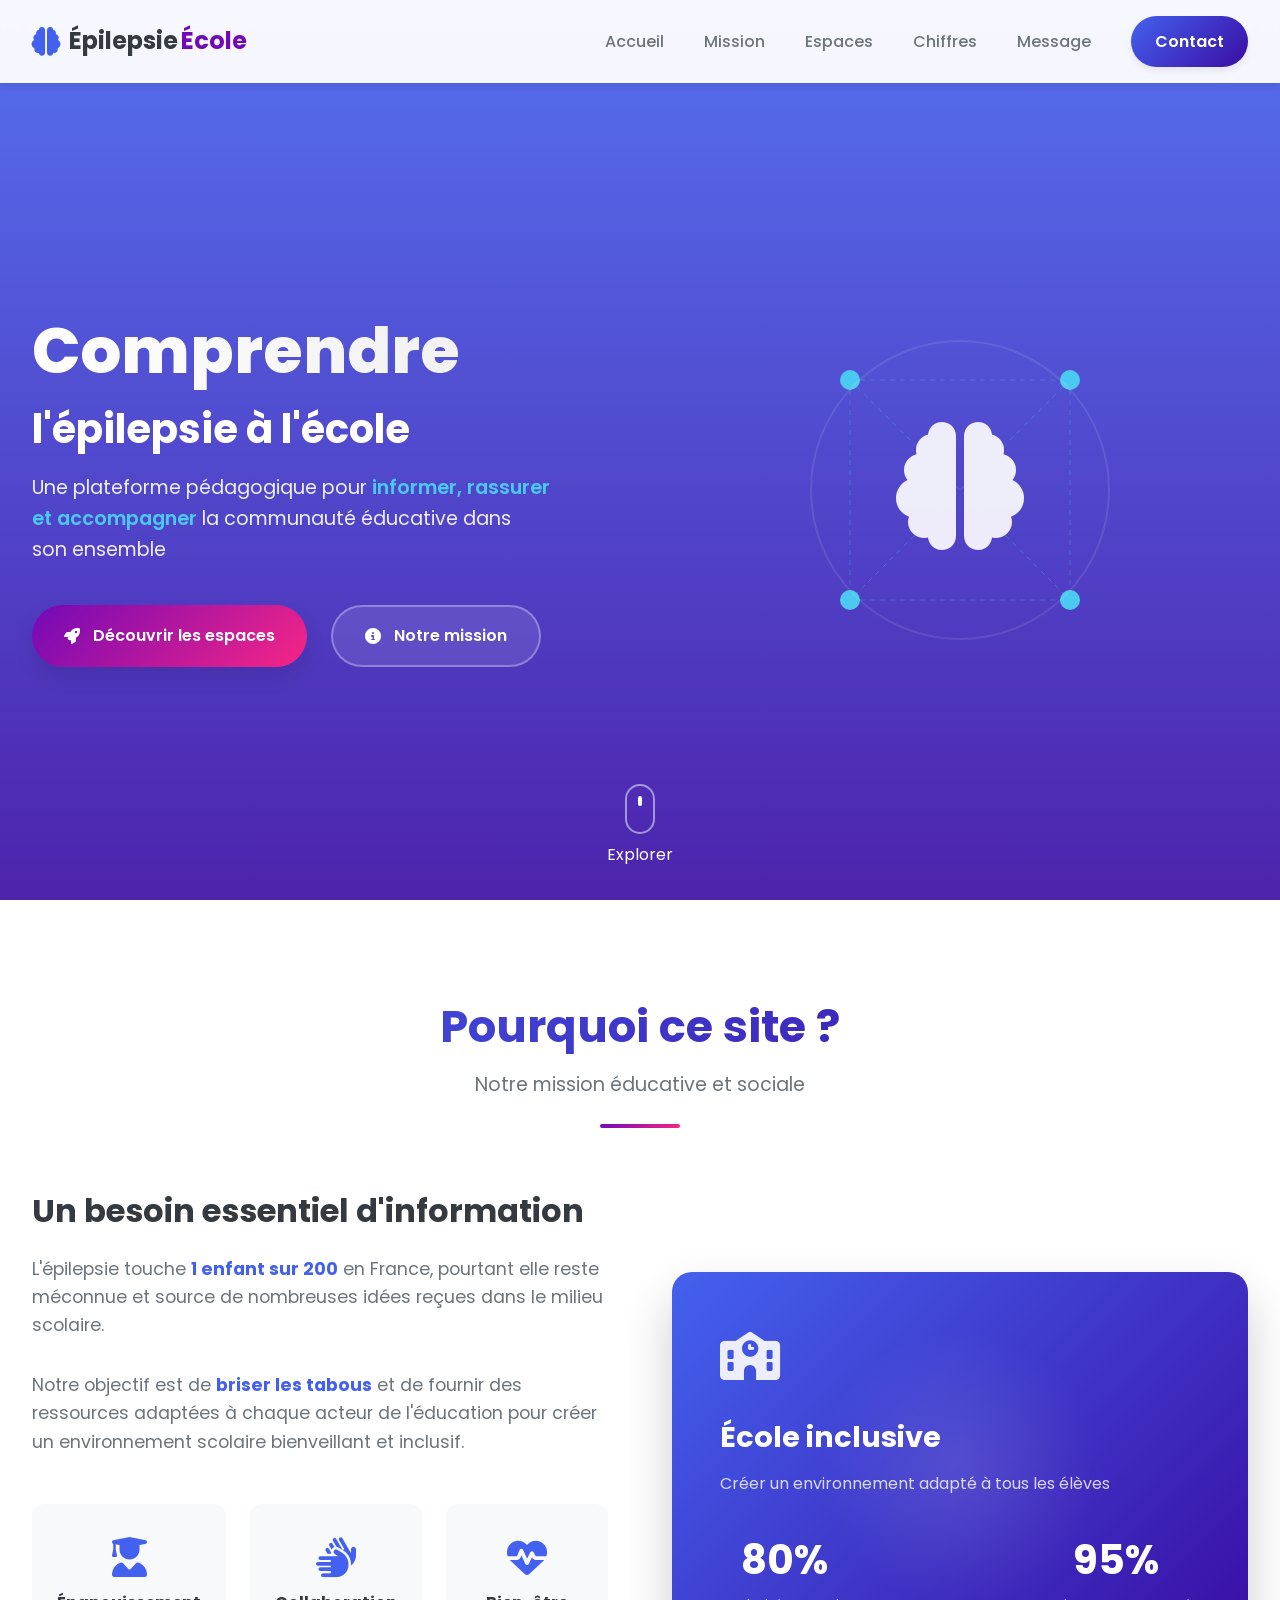
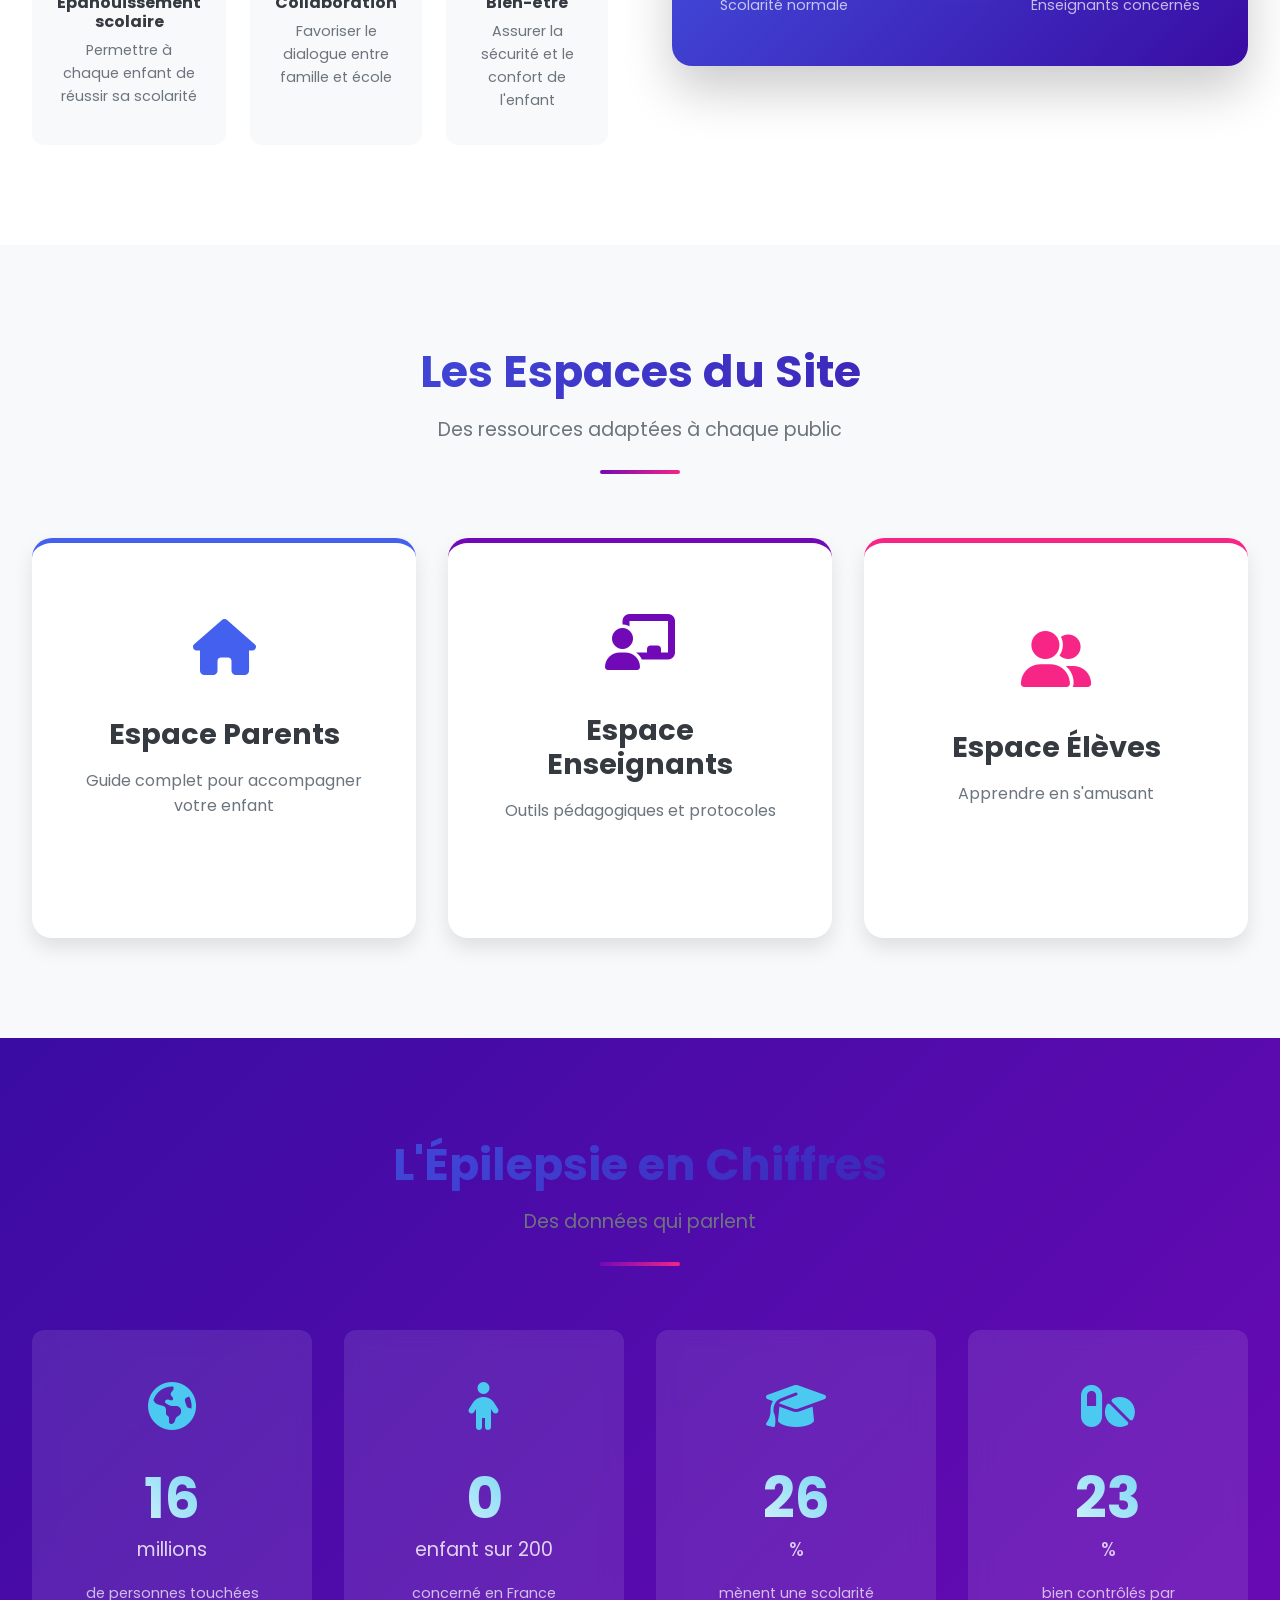
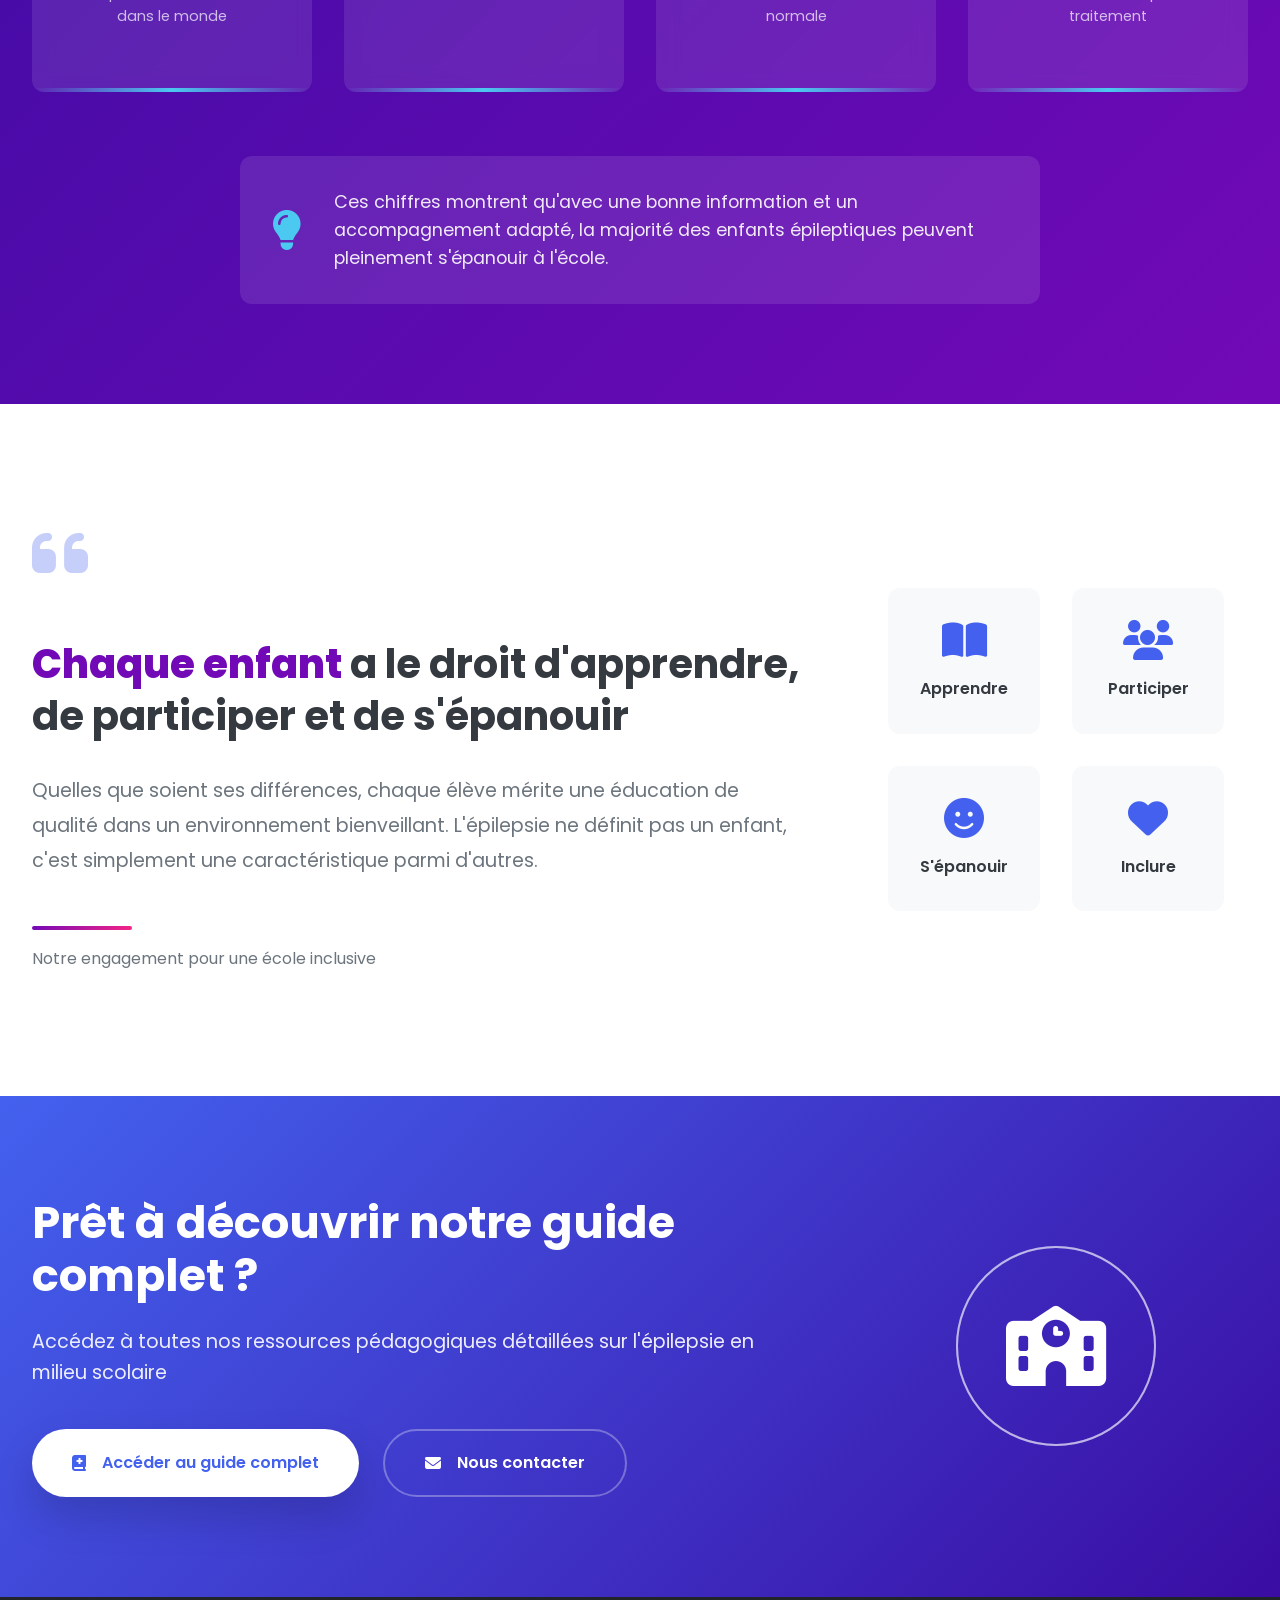
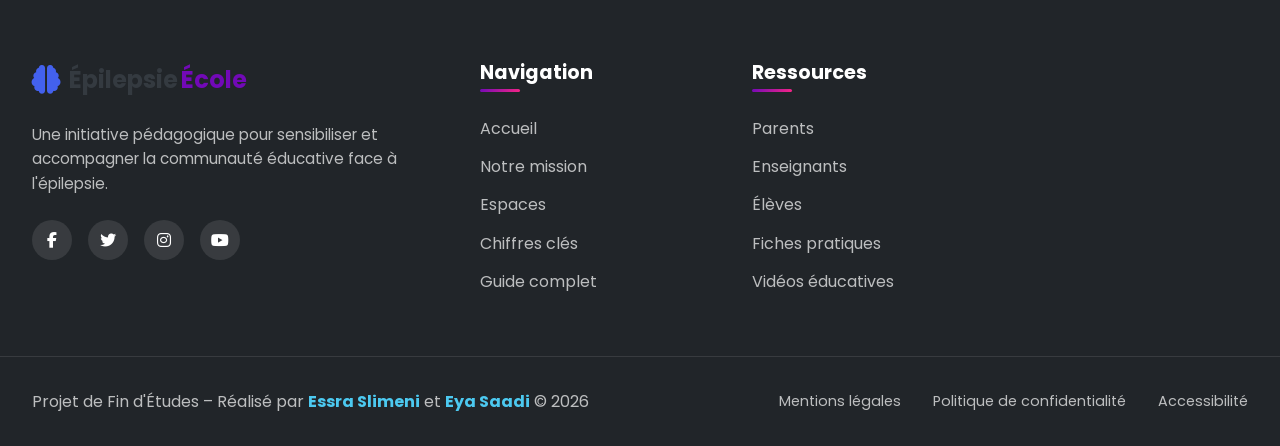
==== index.html @ fa1a68e9 "Initial commit: Projet Ã‰pilepsie Ã  l'Ã‰cole - Espace parents, enseignants, Ã©lÃ¨ves, guide Made-wi" ====
<!DOCTYPE html>
<html lang="fr">
<head>
    <meta charset="UTF-8">
    <meta name="viewport" content="width=device-width, initial-scale=1.0">
    <title>Épilepsie à l'École | Accueil</title>
    <link rel="stylesheet" href="css/accueil.css">
    <link href="https://fonts.googleapis.com/css2?family=Poppins:wght@300;400;500;600;700;800&family=Montserrat:wght@400;500;600&display=swap" rel="stylesheet">
    <link rel="stylesheet" href="https://cdnjs.cloudflare.com/ajax/libs/font-awesome/6.4.0/css/all.min.css">
    <link rel="stylesheet" href="https://cdnjs.cloudflare.com/ajax/libs/animate.css/4.1.1/animate.min.css">
</head>
<body>

    <!-- Navigation -->
    <nav class="navbar">
        <div class="nav-container">
            <a href="index.html" class="logo">
                <i class="fas fa-brain"></i>
                <span>Épilepsie<span class="logo-highlight">École</span></span>
            </a>
            <div class="nav-links">
                <a href="#home" class="nav-link active">Accueil</a>
                <a href="#pourquoi" class="nav-link">Mission</a>
                <a href="#espaces" class="nav-link">Espaces</a>
                <a href="#stats" class="nav-link">Chiffres</a>
                <a href="#message" class="nav-link">Message</a>
                <a href="#contact" class="nav-btn">Contact</a>
            </div>
            <button class="menu-toggle">
                <i class="fas fa-bars"></i>
            </button>
        </div>
    </nav>

    <!-- Hero Section -->
    <header class="hero" id="home">
        <div class="hero-overlay">
            <div class="hero-content">
                <div class="hero-text">
                    <h1 class="animate__animated animate__fadeInDown">
                        <span class="hero-title">Comprendre</span>
                        <span class="hero-subtitle">l'épilepsie à l'école</span>
                    </h1>
                    <p class="hero-description animate__animated animate__fadeInUp">
                        Une plateforme pédagogique pour <span class="highlight">informer, rassurer et accompagner</span> 
                        la communauté éducative dans son ensemble
                    </p>
                    <div class="hero-buttons animate__animated animate__fadeInUp">
                        <a href="#espaces" class="btn-primary">
                            <i class="fas fa-rocket"></i> Découvrir les espaces
                        </a>
                        <a href="#pourquoi" class="btn-secondary">
                            <i class="fas fa-info-circle"></i> Notre mission
                        </a>
                    </div>
                </div>
                <div class="hero-visual">
                    <div class="brain-animation">
                        <div class="neuron" style="--delay: 0s"></div>
                        <div class="neuron" style="--delay: 0.5s"></div>
                        <div class="neuron" style="--delay: 1s"></div>
                        <div class="neuron" style="--delay: 1.5s"></div>
                        <div class="pulse-circle"></div>
                        <div class="brain-icon">
                            <i class="fas fa-brain"></i>
                        </div>
                    </div>
                </div>
            </div>
            <a href="#pourquoi" class="scroll-indicator">
                <div class="mouse">
                    <div class="wheel"></div>
                </div>
                <span>Explorer</span>
            </a>
        </div>
    </header>

    <!-- Section Pourquoi -->
    <section class="pourquoi" id="pourquoi">
        <div class="section-header">
            <h2 class="section-title">Pourquoi ce site ?</h2>
            <p class="section-subtitle">Notre mission éducative et sociale</p>
            <div class="section-divider"></div>
        </div>
        <div class="pourquoi-content">
            <div class="pourquoi-text">
                <h3>Un besoin essentiel d'information</h3>
                <p>
                    L'épilepsie touche <strong>1 enfant sur 200</strong> en France, pourtant elle reste méconnue et source de nombreuses idées reçues dans le milieu scolaire.
                </p>
                <p>
                    Notre objectif est de <strong>briser les tabous</strong> et de fournir des ressources adaptées à chaque acteur de l'éducation pour créer un environnement scolaire bienveillant et inclusif.
                </p>
                <div class="objectifs-grid">
                    <div class="objectif">
                        <i class="fas fa-user-graduate"></i>
                        <h4>Épanouissement scolaire</h4>
                        <p>Permettre à chaque enfant de réussir sa scolarité</p>
                    </div>
                    <div class="objectif">
                        <i class="fas fa-hands"></i>
                        <h4>Collaboration</h4>
                        <p>Favoriser le dialogue entre famille et école</p>
                    </div>
                    <div class="objectif">
                        <i class="fas fa-heartbeat"></i>
                        <h4>Bien-être</h4>
                        <p>Assurer la sécurité et le confort de l'enfant</p>
                    </div>
                </div>
            </div>
            <div class="pourquoi-visual">
                <div class="visual-card">
                    <div class="visual-content">
                        <div class="visual-icon">
                            <i class="fas fa-school"></i>
                        </div>
                        <h4>École inclusive</h4>
                        <p>Créer un environnement adapté à tous les élèves</p>
                        <div class="visual-stats">
                            <div class="stat">
                                <span class="number">80%</span>
                                <span class="label">Scolarité normale</span>
                            </div>
                            <div class="stat">
                                <span class="number">95%</span>
                                <span class="label">Enseignants concernés</span>
                            </div>
                        </div>
                    </div>
                </div>
            </div>
        </div>
    </section>

    <!-- Section Espaces -->
    <section class="espaces" id="espaces">
        <div class="section-header">
            <h2 class="section-title">Les Espaces du Site</h2>
            <p class="section-subtitle">Des ressources adaptées à chaque public</p>
            <div class="section-divider"></div>
        </div>
        <div class="espaces-container">

            <!-- Carte Parents -->
            <div class="espace-card parents-card">
                <div class="card-inner">
                    <div class="card-front">
                        <div class="card-icon"><i class="fas fa-home"></i></div>
                        <h3>Espace Parents</h3>
                        <p>Guide complet pour accompagner votre enfant</p>
                        <div class="card-hover"><span>Cliquez pour explorer</span> <i class="fas fa-chevron-right"></i></div>
                    </div>
                    <div class="card-back">
                        <h4>Ce que vous trouverez :</h4>
                        <ul>
                            <li><i class="fas fa-stethoscope"></i> Informations médicales</li>
                            <li><i class="fas fa-comments"></i> Conseils psychologiques</li>
                            <li><i class="fas fa-gavel"></i> Droits et démarches</li>
                            <li><i class="fas fa-handshake"></i> Collaboration école</li>
                        </ul>
                        <a href="espace-parents.html" class="card-action" data-target="parents">Accéder à l'espace</a>
                    </div>
                </div>
            </div>

            <!-- Carte Enseignants -->
            <div class="espace-card teachers-card">
                <div class="card-inner">
                    <div class="card-front">
                        <div class="card-icon"><i class="fas fa-chalkboard-teacher"></i></div>
                        <h3>Espace Enseignants</h3>
                        <p>Outils pédagogiques et protocoles</p>
                        <div class="card-hover"><span>Cliquez pour explorer</span> <i class="fas fa-chevron-right"></i></div>
                    </div>
                    <div class="card-back">
                        <h4>Ce que vous trouverez :</h4>
                        <ul>
                            <li><i class="fas fa-file-alt"></i> Fiches pédagogiques</li>
                            <li><i class="fas fa-first-aid"></i> Gestes d'urgence</li>
                            <li><i class="fas fa-user-friends"></i> Inclusion en classe</li>
                            <li><i class="fas fa-tools"></i> Adaptations pratiques</li>
                        </ul>
                        <a href="espace-enseignants.html" class="card-action" data-target="enseignants">Accéder à l'espace</a>
                    </div>
                </div>
            </div>

            <!-- Carte Élèves -->
            <div class="espace-card students-card">
                <div class="card-inner">
                    <div class="card-front">
                        <div class="card-icon"><i class="fas fa-user-friends"></i></div>
                        <h3>Espace Élèves</h3>
                        <p>Apprendre en s'amusant</p>
                        <div class="card-hover"><span>Cliquez pour explorer</span> <i class="fas fa-chevron-right"></i></div>
                    </div>
                    <div class="card-back">
                        <h4>Ce que vous trouverez :</h4>
                        <ul>
                            <li><i class="fas fa-book"></i> Histoires illustrées</li>
                            <li><i class="fas fa-gamepad"></i> Jeux éducatifs</li>
                            <li><i class="fas fa-video"></i> Vidéos explicatives</li>
                            <li><i class="fas fa-heart"></i> Développer l'empathie</li>
                        </ul>
                        <a href="espace-eleves.html" class="card-action" data-target="eleves">Accéder à l'espace</a>
                    </div>
                </div>
            </div>

        </div>
    </section>

    <!-- Section Statistiques Animées -->
    <section class="stats-section" id="stats">
        <div class="section-header">
            <h2 class="section-title">L'Épilepsie en Chiffres</h2>
            <p class="section-subtitle">Des données qui parlent</p>
            <div class="section-divider"></div>
        </div>
        <div class="stats-grid">
            <div class="stat-card">
                <div class="stat-icon"><i class="fas fa-globe-americas"></i></div>
                <div class="stat-content">
                    <h3 class="stat-number" data-count="50">50</h3>
                    <span class="stat-suffix">millions</span>
                    <p class="stat-label">de personnes touchées dans le monde</p>
                </div>
                <div class="stat-wave"></div>
            </div>

            <div class="stat-card">
                <div class="stat-icon"><i class="fas fa-child"></i></div>
                <div class="stat-content">
                    <h3 class="stat-number" data-count="1">1</h3>
                    <span class="stat-suffix">enfant sur 200</span>
                    <p class="stat-label">concerné en France</p>
                </div>
                <div class="stat-wave"></div>
            </div>

            <div class="stat-card">
                <div class="stat-icon"><i class="fas fa-graduation-cap"></i></div>
                <div class="stat-content">
                    <h3 class="stat-number" data-count="80">85</h3>
                    <span class="stat-suffix">%</span>
                    <p class="stat-label">mènent une scolarité normale</p>
                </div>
                <div class="stat-wave"></div>
            </div>

            <div class="stat-card">
                <div class="stat-icon"><i class="fas fa-pills"></i></div>
                <div class="stat-content">
                    <h3 class="stat-number" data-count="70">70</h3>
                    <span class="stat-suffix">%</span>
                    <p class="stat-label">bien contrôlés par traitement</p>
                </div>
                <div class="stat-wave"></div>
            </div>
        </div>
        <div class="stats-note">
            <i class="fas fa-lightbulb"></i>
            <p>Ces chiffres montrent qu'avec une bonne information et un accompagnement adapté, la majorité des enfants épileptiques peuvent pleinement s'épanouir à l'école.</p>
        </div>
    </section>

    <!-- Section Message Inspirant -->
    <section class="message-section" id="message">
        <div class="message-container">
            <div class="message-content">
                <div class="quote-icon">
                    <i class="fas fa-quote-left"></i>
                </div>
                <h2 class="message-title">
                    <span class="message-highlight">Chaque enfant</span> a le droit d'apprendre, de participer et de s'épanouir
                </h2>
                <p class="message-text">
                    Quelles que soient ses différences, chaque élève mérite une éducation de qualité dans un environnement bienveillant. L'épilepsie ne définit pas un enfant, c'est simplement une caractéristique parmi d'autres.
                </p>
                <div class="message-signature">
                    <div class="signature-line"></div>
                    <p>Notre engagement pour une école inclusive</p>
                </div>
            </div>
            <div class="message-visual">
                <div class="visual-elements">
                    <div class="element" style="--delay: 0s">
                        <i class="fas fa-book-open"></i> <span>Apprendre</span>
                    </div>
                    <div class="element" style="--delay: 0.2s">
                        <i class="fas fa-users"></i> <span>Participer</span>
                    </div>
                    <div class="element" style="--delay: 0.4s">
                        <i class="fas fa-smile"></i> <span>S'épanouir</span>
                    </div>
                    <div class="element" style="--delay: 0.6s">
                        <i class="fas fa-heart"></i> <span>Inclure</span>
                    </div>
                </div>
            </div>
        </div>
    </section>

    <!-- Call to Action -->
    <section class="cta-section">
        <div class="cta-container">
            <div class="cta-content">
                <h2>Prêt à découvrir notre guide complet ?</h2>
                <p>Accédez à toutes nos ressources pédagogiques détaillées sur l'épilepsie en milieu scolaire</p>
                <div class="cta-buttons">
                    <a href="guide.html" class="cta-btn primary">
                        <i class="fas fa-book-medical"></i> Accéder au guide complet
                    </a>
                    <a href="#contact" class="cta-btn secondary">
                        <i class="fas fa-envelope"></i> Nous contacter
                    </a>
                </div>
            </div>
            <div class="cta-illustration">
                <div class="illustration">
                    <i class="fas fa-school"></i>
                    <div class="pulse-ring"></div>
                    <div class="pulse-ring" style="--delay: 1s"></div>
                    <div class="pulse-ring" style="--delay: 2s"></div>
                </div>
            </div>
        </div>
    </section>

    <!-- Footer -->
    <footer class="footer" id="contact">
        <div class="footer-container">

            <div class="footer-brand">
                <a href="index.html" class="logo">
                    <i class="fas fa-brain"></i>
                    <span>Épilepsie<span class="logo-highlight">École</span></span>
                </a>
                <p class="footer-description">
                    Une initiative pédagogique pour sensibiliser et accompagner la communauté éducative face à l'épilepsie.
                </p>
                <div class="social-links">
                    <a href="#" class="social-link" aria-label="Facebook"><i class="fab fa-facebook-f"></i></a>
                    <a href="#" class="social-link" aria-label="Twitter"><i class="fab fa-twitter"></i></a>
                    <a href="#" class="social-link" aria-label="Instagram"><i class="fab fa-instagram"></i></a>
                    <a href="#" class="social-link" aria-label="YouTube"><i class="fab fa-youtube"></i></a>
                </div>
            </div>

            <div class="footer-links">
                <div class="link-group">
                    <h4>Navigation</h4>
                    <a href="#home">Accueil</a>
                    <a href="#pourquoi">Notre mission</a>
                    <a href="#espaces">Espaces</a>
                    <a href="#stats">Chiffres clés</a>
                    <a href="guide.html">Guide complet</a>
                </div>
                <div class="link-group">
                    <h4>Ressources</h4>
                    <a href="#">Parents</a>
                    <a href="#">Enseignants</a>
                    <a href="#">Élèves</a>
                    <a href="#">Fiches pratiques</a>
                    <a href="#">Vidéos éducatives</a>
                </div>
                <div class="link-group">
                    
                </div>
            </div>

        </div>

        <div class="footer-bottom">
            <div class="footer-bottom-content">
                <p>Projet de Fin d'Études – Réalisé par <strong>Essra Slimeni</strong> et <strong>Eya Saadi</strong> © 2026</p>
                <div class="footer-extra">
                    <a href="#">Mentions légales</a>
                    <a href="#">Politique de confidentialité</a>
                    <a href="#">Accessibilité</a>
                </div>
            </div>
        </div>

        <button class="back-to-top" id="backToTop">
            <i class="fas fa-arrow-up"></i>
        </button>
    </footer>

    <script src="js/accueil.js"></script>
</body>
</html>
---- css/accueil.css ----
/* ============================================
   SITE PRINCIPAL - ÉPILEPSIE À L'ÉCOLE
   Design moderne avec couleurs vibrantes
   Projet PFE - Essra Slimeni & Eya Saadi
============================================ */

/* ========== VARIABLES ========== */
:root {
    /* Palette de couleurs principale */
    --primary-color: #4361ee;
    --secondary-color: #3a0ca3;
    --accent-color: #7209b7;
    --light-accent: #f72585;
    --success-color: #4cc9f0;
    --light-bg: #f8f9fa;
    --dark-bg: #212529;
    --text-dark: #343a40;
    --text-light: #6c757d;
    --text-white: #ffffff;
    --gradient-primary: linear-gradient(135deg, var(--primary-color), var(--secondary-color));
    --gradient-accent: linear-gradient(135deg, var(--accent-color), var(--light-accent));
    --gradient-success: linear-gradient(135deg, var(--success-color), #4895ef);
    
    /* Ombres */
    --shadow-sm: 0 4px 6px rgba(0, 0, 0, 0.07);
    --shadow-md: 0 10px 20px rgba(0, 0, 0, 0.1);
    --shadow-lg: 0 20px 40px rgba(0, 0, 0, 0.15);
    --shadow-xl: 0 25px 50px rgba(0, 0, 0, 0.2);
    
    /* Bordures */
    --border-radius: 12px;
    --border-radius-lg: 20px;
    --border-radius-xl: 30px;
    
    /* Transitions */
    --transition-fast: 0.3s ease;
    --transition-normal: 0.5s cubic-bezier(0.4, 0, 0.2, 1);
    --transition-slow: 0.8s cubic-bezier(0.4, 0, 0.2, 1);
    
    /* Espacements */
    --section-padding: 100px 0;
    --container-padding: 0 2rem;
}

/* ========== RESET & BASE ========== */
* {
    margin: 0;
    padding: 0;
    box-sizing: border-box;
}

html {
    scroll-behavior: smooth;
    font-size: 16px;
}

body {
    font-family: 'Poppins', sans-serif;
    line-height: 1.6;
    color: var(--text-dark);
    background-color: var(--light-bg);
    overflow-x: hidden;
}

body.loaded {
    opacity: 1;
    transition: opacity 0.5s ease;
}

/* ========== TYPOGRAPHIE ========== */
h1, h2, h3, h4 {
    font-weight: 700;
    line-height: 1.2;
    margin-bottom: 1rem;
}

h1 {
    font-size: 3.5rem;
}

h2 {
    font-size: 2.5rem;
}

h3 {
    font-size: 1.8rem;
}

p {
    margin-bottom: 1.5rem;
    color: var(--text-light);
}

.highlight {
    color: var(--primary-color);
    font-weight: 600;
}

/* ========== NAVIGATION ========== */
.navbar {
    position: fixed;
    top: 0;
    left: 0;
    width: 100%;
    background: rgba(255, 255, 255, 0.95);
    backdrop-filter: blur(10px);
    z-index: 1000;
    padding: 1rem 0;
    box-shadow: var(--shadow-sm);
    transition: all var(--transition-normal);
}

.navbar.scrolled {
    padding: 0.5rem 0;
    background: rgba(255, 255, 255, 0.98);
    box-shadow: var(--shadow-md);
}

.nav-container {
    max-width: 1400px;
    margin: 0 auto;
    padding: var(--container-padding);
    display: flex;
    justify-content: space-between;
    align-items: center;
}

.logo {
    display: flex;
    align-items: center;
    text-decoration: none;
    color: var(--text-dark);
    font-size: 1.5rem;
    font-weight: 700;
    transition: var(--transition-fast);
}

.logo i {
    margin-right: 0.5rem;
    color: var(--primary-color);
    font-size: 1.8rem;
}

.logo-highlight {
    color: var(--accent-color);
    margin-left: 0.2rem;
}

.logo:hover {
    transform: translateY(-2px);
}

.nav-links {
    display: flex;
    align-items: center;
    gap: 2.5rem;
}

.nav-link {
    text-decoration: none;
    color: var(--text-light);
    font-weight: 500;
    position: relative;
    padding: 0.5rem 0;
    transition: var(--transition-fast);
}

.nav-link::after {
    content: '';
    position: absolute;
    bottom: 0;
    left: 0;
    width: 0;
    height: 3px;
    background: var(--gradient-primary);
    transition: width var(--transition-normal);
    border-radius: 2px;
}

.nav-link:hover,
.nav-link.active {
    color: var(--primary-color);
}

.nav-link:hover::after,
.nav-link.active::after {
    width: 100%;
}

.nav-btn {
    background: var(--gradient-primary);
    color: white;
    padding: 0.8rem 1.5rem;
    border-radius: 50px;
    text-decoration: none;
    font-weight: 600;
    transition: all var(--transition-normal);
    box-shadow: var(--shadow-sm);
}

.nav-btn:hover {
    transform: translateY(-3px);
    box-shadow: var(--shadow-md);
    background: var(--gradient-accent);
}

.menu-toggle {
    display: none;
    background: none;
    border: none;
    font-size: 1.5rem;
    color: var(--primary-color);
    cursor: pointer;
}

/* ========== HERO SECTION ========== */
.hero {
    min-height: 100vh;
    background: linear-gradient(rgba(67, 97, 238, 0.9), rgba(58, 12, 163, 0.9)), 
                url('https://images.unsplash.com/photo-1516321318423-f06f85e504b3?ixlib=rb-4.0.3&auto=format&fit=crop&w=2070&q=80');
    background-size: cover;
    background-position: center;
    background-attachment: fixed;
    display: flex;
    align-items: center;
    position: relative;
}

.hero-overlay {
    width: 100%;
    height: 100%;
    display: flex;
    flex-direction: column;
    justify-content: center;
    padding-top: 80px;
}

.hero-content {
    max-width: 1400px;
    margin: 0 auto;
    padding: var(--container-padding);
    display: grid;
    grid-template-columns: 1fr 1fr;
    gap: 4rem;
    align-items: center;
}

.hero-text {
    color: white;
}

.hero-title {
    font-size: 4rem;
    font-weight: 800;
    background: linear-gradient(45deg, #ffffff, #f0f0f0);
    -webkit-background-clip: text;
    -webkit-text-fill-color: transparent;
    background-clip: text;
    margin-bottom: 0.5rem;
}

.hero-subtitle {
    font-size: 2.5rem;
    font-weight: 700;
    color: white;
    margin-bottom: 1.5rem;
}

.hero-description {
    font-size: 1.2rem;
    color: rgba(255, 255, 255, 0.9);
    margin-bottom: 2.5rem;
    max-width: 90%;
}

.hero-description .highlight {
    color: #4cc9f0;
    font-weight: 600;
}

.hero-buttons {
    display: flex;
    gap: 1.5rem;
    flex-wrap: wrap;
}

.btn-primary,
.btn-secondary {
    padding: 1rem 2rem;
    border-radius: 50px;
    text-decoration: none;
    font-weight: 600;
    font-size: 1rem;
    display: inline-flex;
    align-items: center;
    gap: 0.8rem;
    transition: all var(--transition-normal);
    position: relative;
    overflow: hidden;
}

.btn-primary {
    background: var(--gradient-accent);
    color: white;
    box-shadow: var(--shadow-md);
}

.btn-primary::before {
    content: '';
    position: absolute;
    top: 0;
    left: -100%;
    width: 100%;
    height: 100%;
    background: linear-gradient(90deg, transparent, rgba(255, 255, 255, 0.2), transparent);
    transition: left 0.5s ease;
}

.btn-primary:hover::before {
    left: 100%;
}

.btn-primary:hover {
    transform: translateY(-5px);
    box-shadow: var(--shadow-lg);
}

.btn-secondary {
    background: rgba(255, 255, 255, 0.1);
    color: white;
    border: 2px solid rgba(255, 255, 255, 0.3);
    backdrop-filter: blur(10px);
}

.btn-secondary:hover {
    background: rgba(255, 255, 255, 0.2);
    border-color: rgba(255, 255, 255, 0.5);
    transform: translateY(-5px);
}

.hero-visual {
    display: flex;
    justify-content: center;
    align-items: center;
    position: relative;
}

.brain-animation {
    position: relative;
    width: 400px;
    height: 400px;
}

.brain-icon {
    position: absolute;
    top: 50%;
    left: 50%;
    transform: translate(-50%, -50%);
    font-size: 8rem;
    color: rgba(255, 255, 255, 0.9);
    z-index: 2;
}

.neuron {
    position: absolute;
    width: 20px;
    height: 20px;
    background: var(--success-color);
    border-radius: 50%;
    animation: neuron-pulse 2s infinite ease-in-out;
}

.neuron:nth-child(1) { top: 20%; left: 20%; }
.neuron:nth-child(2) { top: 20%; right: 20%; }
.neuron:nth-child(3) { bottom: 20%; left: 20%; }
.neuron:nth-child(4) { bottom: 20%; right: 20%; }

@keyframes neuron-pulse {
    0%, 100% {
        transform: scale(1);
        box-shadow: 0 0 0 0 rgba(76, 201, 240, 0.7);
    }
    50% {
        transform: scale(1.2);
        box-shadow: 0 0 0 20px rgba(76, 201, 240, 0);
    }
}

.pulse-circle {
    position: absolute;
    top: 50%;
    left: 50%;
    transform: translate(-50%, -50%);
    width: 300px;
    height: 300px;
    border: 2px solid rgba(255, 255, 255, 0.1);
    border-radius: 50%;
    animation: pulse 4s infinite ease-in-out;
}

@keyframes pulse {
    0% {
        transform: translate(-50%, -50%) scale(1);
        opacity: 1;
    }
    100% {
        transform: translate(-50%, -50%) scale(1.5);
        opacity: 0;
    }
}

.scroll-indicator {
    position: absolute;
    bottom: 2rem;
    left: 50%;
    transform: translateX(-50%);
    text-align: center;
    color: white;
    text-decoration: none;
    animation: bounce 2s infinite;
}

@keyframes bounce {
    0%, 100% {
        transform: translateX(-50%) translateY(0);
    }
    50% {
        transform: translateX(-50%) translateY(-10px);
    }
}

.mouse {
    width: 30px;
    height: 50px;
    border: 2px solid rgba(255, 255, 255, 0.5);
    border-radius: 15px;
    margin: 0 auto 0.5rem;
    position: relative;
}

.wheel {
    width: 4px;
    height: 10px;
    background: white;
    border-radius: 2px;
    position: absolute;
    top: 10px;
    left: 50%;
    transform: translateX(-50%);
    animation: scroll 2s infinite;
}

@keyframes scroll {
    0% {
        top: 10px;
        opacity: 1;
    }
    100% {
        top: 30px;
        opacity: 0;
    }
}

/* ========== SECTION COMMUNE ========== */
section {
    padding: var(--section-padding);
}

.section-header {
    text-align: center;
    margin-bottom: 4rem;
}

.section-title {
    font-size: 2.8rem;
    background: var(--gradient-primary);
    -webkit-background-clip: text;
    -webkit-text-fill-color: transparent;
    background-clip: text;
    margin-bottom: 1rem;
}

.section-subtitle {
    font-size: 1.2rem;
    color: var(--text-light);
    margin-bottom: 1.5rem;
}

.section-divider {
    width: 80px;
    height: 4px;
    background: var(--gradient-accent);
    margin: 0 auto;
    border-radius: 2px;
}

/* ========== SECTION POURQUOI ========== */
.pourquoi {
    background-color: white;
}

.pourquoi-content {
    max-width: 1400px;
    margin: 0 auto;
    padding: var(--container-padding);
    display: grid;
    grid-template-columns: 1fr 1fr;
    gap: 4rem;
    align-items: center;
}

.pourquoi-text h3 {
    font-size: 2rem;
    color: var(--text-dark);
    margin-bottom: 1.5rem;
}

.pourquoi-text p {
    font-size: 1.1rem;
    margin-bottom: 2rem;
    color: var(--text-light);
}

.pourquoi-text strong {
    color: var(--primary-color);
}

.objectifs-grid {
    display: grid;
    grid-template-columns: repeat(3, 1fr);
    gap: 1.5rem;
    margin-top: 3rem;
}

.objectif {
    text-align: center;
    padding: 2rem 1.5rem;
    background: var(--light-bg);
    border-radius: var(--border-radius);
    transition: all var(--transition-normal);
    border: 1px solid transparent;
}

.objectif:hover {
    transform: translateY(-10px);
    box-shadow: var(--shadow-lg);
    border-color: var(--primary-color);
}

.objectif i {
    font-size: 2.5rem;
    color: var(--primary-color);
    margin-bottom: 1rem;
}

.objectif h4 {
    color: var(--text-dark);
    margin-bottom: 0.5rem;
}

.objectif p {
    font-size: 0.9rem;
    color: var(--text-light);
    margin: 0;
}

.visual-card {
    background: var(--gradient-primary);
    border-radius: var(--border-radius-lg);
    padding: 3rem;
    color: white;
    box-shadow: var(--shadow-xl);
    position: relative;
    overflow: hidden;
}

.visual-card::before {
    content: '';
    position: absolute;
    top: -50%;
    left: -50%;
    width: 200%;
    height: 200%;
    background: radial-gradient(circle, rgba(255,255,255,0.1) 1%, transparent 20%);
    animation: rotate 20s linear infinite;
}

@keyframes rotate {
    0% { transform: rotate(0deg); }
    100% { transform: rotate(360deg); }
}

.visual-icon {
    font-size: 3rem;
    margin-bottom: 1.5rem;
    color: rgba(255, 255, 255, 0.9);
}

.visual-card h4 {
    font-size: 1.8rem;
    margin-bottom: 1rem;
}

.visual-card p {
    color: rgba(255, 255, 255, 0.8);
    margin-bottom: 2rem;
}

.visual-stats {
    display: flex;
    justify-content: space-between;
    margin-top: 2rem;
}

.stat {
    text-align: center;
}

.stat .number {
    display: block;
    font-size: 2.5rem;
    font-weight: 700;
    color: white;
}

.stat .label {
    font-size: 0.9rem;
    color: rgba(255, 255, 255, 0.7);
}

/* ========== SECTION ESPACES ========== */
.espaces {
    background: var(--light-bg);
}

.espaces-container {
    max-width: 1400px;
    margin: 0 auto;
    padding: var(--container-padding);
    display: grid;
    grid-template-columns: repeat(3, 1fr);
    gap: 2rem;
}

.espace-card {
    height: 400px;
    perspective: 1000px;
    cursor: pointer;
}

.card-inner {
    position: relative;
    width: 100%;
    height: 100%;
    transition: transform var(--transition-normal);
    transform-style: preserve-3d;
}

.espace-card:hover .card-inner {
    transform: rotateY(180deg);
}

.card-front,
.card-back {
    position: absolute;
    width: 100%;
    height: 100%;
    backface-visibility: hidden;
    border-radius: var(--border-radius-lg);
    padding: 3rem;
    display: flex;
    flex-direction: column;
    justify-content: center;
    align-items: center;
    text-align: center;
    box-shadow: var(--shadow-md);
}

.card-front {
    background: white;
    color: var(--text-dark);
}

.card-back {
    background: var(--gradient-primary);
    color: white;
    transform: rotateY(180deg);
}

.parents-card .card-front {
    border-top: 5px solid var(--primary-color);
}

.teachers-card .card-front {
    border-top: 5px solid var(--accent-color);
}

.students-card .card-front {
    border-top: 5px solid var(--light-accent);
}

.card-icon {
    font-size: 3.5rem;
    margin-bottom: 1.5rem;
}

.parents-card .card-icon { color: var(--primary-color); }
.teachers-card .card-icon { color: var(--accent-color); }
.students-card .card-icon { color: var(--light-accent); }

.card-front h3 {
    font-size: 1.8rem;
    margin-bottom: 1rem;
}

.card-front p {
    color: var(--text-light);
    margin-bottom: 2rem;
}

.card-hover {
    display: flex;
    align-items: center;
    gap: 0.5rem;
    color: var(--primary-color);
    font-weight: 500;
    opacity: 0;
    transform: translateY(10px);
    transition: all var(--transition-normal);
}

.espace-card:hover .card-hover {
    opacity: 1;
    transform: translateY(0);
}

.card-back h4 {
    font-size: 1.5rem;
    margin-bottom: 2rem;
}

.card-back ul {
    list-style: none;
    margin-bottom: 2rem;
    text-align: left;
}

.card-back li {
    margin-bottom: 1rem;
    display: flex;
    align-items: center;
    gap: 1rem;
}

.card-back li i {
    font-size: 1.2rem;
    color: var(--success-color);
}

.card-action {
    background: white;
    color: var(--primary-color);
    border: none;
    padding: 0.8rem 2rem;
    border-radius: 50px;
    font-weight: 600;
    cursor: pointer;
    transition: all var(--transition-fast);
    margin-top: auto;
}

.card-action:hover {
    transform: translateY(-3px);
    box-shadow: var(--shadow-md);
}

a.card-action {
    text-decoration: none;
    display: inline-block;
}

/* ========== SECTION STATISTIQUES ========== */
.stats-section {
    background: linear-gradient(135deg, var(--secondary-color), var(--accent-color));
    color: white;
}

.stats-grid {
    max-width: 1400px;
    margin: 0 auto;
    padding: var(--container-padding);
    display: grid;
    grid-template-columns: repeat(4, 1fr);
    gap: 2rem;
}

.stat-card {
    background: rgba(255, 255, 255, 0.1);
    backdrop-filter: blur(10px);
    border-radius: var(--border-radius);
    padding: 2.5rem;
    text-align: center;
    position: relative;
    overflow: hidden;
    transition: transform var(--transition-normal);
}

.stat-card:hover {
    transform: translateY(-10px);
    background: rgba(255, 255, 255, 0.15);
}

.stat-icon {
    font-size: 3rem;
    color: var(--success-color);
    margin-bottom: 1.5rem;
}

.stat-number {
    font-size: 3.5rem;
    font-weight: 700;
    line-height: 1;
    margin-bottom: 0.5rem;
    background: linear-gradient(45deg, white, var(--success-color));
    -webkit-background-clip: text;
    -webkit-text-fill-color: transparent;
    background-clip: text;
}

.stat-suffix {
    display: block;
    font-size: 1.2rem;
    color: rgba(255, 255, 255, 0.8);
    margin-bottom: 1rem;
}

.stat-label {
    color: rgba(255, 255, 255, 0.7);
    font-size: 0.9rem;
}

.stat-wave {
    position: absolute;
    bottom: 0;
    left: 0;
    width: 100%;
    height: 4px;
    background: linear-gradient(90deg, transparent, var(--success-color), transparent);
    animation: wave 3s infinite linear;
}

@keyframes wave {
    0% { transform: translateX(-100%); }
    100% { transform: translateX(100%); }
}

.stats-note {
    max-width: 800px;
    margin: 4rem auto 0;
    padding: 2rem;
    background: rgba(255, 255, 255, 0.1);
    border-radius: var(--border-radius);
    display: flex;
    align-items: center;
    gap: 2rem;
}

.stats-note i {
    font-size: 2.5rem;
    color: var(--success-color);
    flex-shrink: 0;
}

.stats-note p {
    color: rgba(255, 255, 255, 0.9);
    margin: 0;
    font-size: 1.1rem;
}

/* ========== SECTION MESSAGE ========== */
.message-section {
    background: white;
}

.message-container {
    max-width: 1400px;
    margin: 0 auto;
    padding: var(--container-padding);
    display: grid;
    grid-template-columns: 2fr 1fr;
    gap: 4rem;
    align-items: center;
}

.quote-icon {
    font-size: 4rem;
    color: var(--primary-color);
    opacity: 0.3;
    margin-bottom: 2rem;
}

.message-title {
    font-size: 2.5rem;
    color: var(--text-dark);
    margin-bottom: 2rem;
    line-height: 1.3;
}

.message-highlight {
    color: var(--accent-color);
    font-weight: 800;
}

.message-text {
    font-size: 1.2rem;
    color: var(--text-light);
    margin-bottom: 3rem;
    line-height: 1.8;
}

.message-signature {
    margin-top: 3rem;
}

.signature-line {
    width: 100px;
    height: 4px;
    background: var(--gradient-accent);
    margin-bottom: 1rem;
    border-radius: 2px;
}

.message-visual {
    display: flex;
    justify-content: center;
    align-items: center;
}

.visual-elements {
    display: grid;
    grid-template-columns: repeat(2, 1fr);
    gap: 2rem;
}

.element {
    background: var(--light-bg);
    border-radius: var(--border-radius);
    padding: 2rem;
    text-align: center;
    transition: all var(--transition-normal);
    animation: float 6s infinite ease-in-out;
}

.element:hover {
    transform: translateY(-10px);
    background: var(--gradient-primary);
    color: white;
}

.element i {
    font-size: 2.5rem;
    margin-bottom: 1rem;
    color: var(--primary-color);
}

.element:hover i {
    color: white;
}

.element span {
    display: block;
    font-weight: 600;
    color: var(--text-dark);
}

.element:hover span {
    color: white;
}

@keyframes float {
    0%, 100% {
        transform: translateY(0);
    }
    50% {
        transform: translateY(-20px);
    }
}

/* ========== SECTION CTA ========== */
.cta-section {
    background: linear-gradient(135deg, var(--primary-color), var(--secondary-color));
    color: white;
}

.cta-container {
    max-width: 1400px;
    margin: 0 auto;
    padding: var(--container-padding);
    display: grid;
    grid-template-columns: 2fr 1fr;
    gap: 4rem;
    align-items: center;
}

.cta-content h2 {
    font-size: 2.8rem;
    margin-bottom: 1.5rem;
    color: white;
}

.cta-content p {
    font-size: 1.2rem;
    color: rgba(255, 255, 255, 0.9);
    margin-bottom: 2.5rem;
}

.cta-buttons {
    display: flex;
    gap: 1.5rem;
    flex-wrap: wrap;
}

.cta-btn {
    padding: 1.2rem 2.5rem;
    border-radius: 50px;
    text-decoration: none;
    font-weight: 600;
    font-size: 1rem;
    display: inline-flex;
    align-items: center;
    gap: 1rem;
    transition: all var(--transition-normal);
}

.cta-btn.primary {
    background: white;
    color: var(--primary-color);
    box-shadow: var(--shadow-lg);
}

.cta-btn.primary:hover {
    transform: translateY(-5px);
    box-shadow: var(--shadow-xl);
    background: var(--success-color);
    color: white;
}

.cta-btn.secondary {
    background: transparent;
    color: white;
    border: 2px solid rgba(255, 255, 255, 0.3);
}

.cta-btn.secondary:hover {
    background: rgba(255, 255, 255, 0.1);
    border-color: white;
    transform: translateY(-5px);
}

.cta-illustration {
    display: flex;
    justify-content: center;
    align-items: center;
}

.illustration {
    position: relative;
    width: 200px;
    height: 200px;
}

.illustration i {
    position: absolute;
    top: 50%;
    left: 50%;
    transform: translate(-50%, -50%);
    font-size: 5rem;
    color: white;
    z-index: 2;
}

.pulse-ring {
    position: absolute;
    top: 50%;
    left: 50%;
    transform: translate(-50%, -50%);
    width: 200px;
    height: 200px;
    border: 2px solid rgba(255, 255, 255, 0.3);
    border-radius: 50%;
    animation: pulse-ring 3s infinite ease-in-out;
}

@keyframes pulse-ring {
    0% {
        transform: translate(-50%, -50%) scale(0.8);
        opacity: 0.7;
    }
    100% {
        transform: translate(-50%, -50%) scale(1.5);
        opacity: 0;
    }
}

/* ========== FOOTER ========== */
.footer {
    background: var(--dark-bg);
    color: white;
    padding: 4rem 0 2rem;
}

.footer-container {
    max-width: 1400px;
    margin: 0 auto;
    padding: var(--container-padding);
    display: grid;
    grid-template-columns: 1fr 2fr;
    gap: 4rem;
    margin-bottom: 3rem;
}

.footer-description {
    color: rgba(255, 255, 255, 0.7);
    margin: 1.5rem 0;
    font-size: 0.95rem;
}

.social-links {
    display: flex;
    gap: 1rem;
    margin-top: 1.5rem;
}

.social-link {
    width: 40px;
    height: 40px;
    background: rgba(255, 255, 255, 0.1);
    border-radius: 50%;
    display: flex;
    align-items: center;
    justify-content: center;
    color: white;
    text-decoration: none;
    transition: all var(--transition-fast);
}

.social-link:hover {
    background: var(--primary-color);
    transform: translateY(-3px);
}

.footer-links {
    display: grid;
    grid-template-columns: repeat(3, 1fr);
    gap: 3rem;
}

.link-group h4 {
    color: white;
    font-size: 1.2rem;
    margin-bottom: 1.5rem;
    position: relative;
    padding-bottom: 0.5rem;
}

.link-group h4::after {
    content: '';
    position: absolute;
    bottom: 0;
    left: 0;
    width: 40px;
    height: 3px;
    background: var(--gradient-accent);
    border-radius: 2px;
}

.link-group a {
    display: block;
    color: rgba(255, 255, 255, 0.7);
    text-decoration: none;
    margin-bottom: 0.8rem;
    transition: all var(--transition-fast);
    display: flex;
    align-items: center;
    gap: 0.5rem;
}

.link-group a:hover {
    color: white;
    transform: translateX(5px);
}

.footer-bottom {
    border-top: 1px solid rgba(255, 255, 255, 0.1);
    padding-top: 2rem;
}

.footer-bottom-content {
    max-width: 1400px;
    margin: 0 auto;
    padding: var(--container-padding);
    display: flex;
    justify-content: space-between;
    align-items: center;
    flex-wrap: wrap;
    gap: 1rem;
}

.footer-bottom-content p {
    color: rgba(255, 255, 255, 0.7);
    margin: 0;
}

.footer-bottom-content strong {
    color: var(--success-color);
}

.footer-extra {
    display: flex;
    gap: 2rem;
}

.footer-extra a {
    color: rgba(255, 255, 255, 0.7);
    text-decoration: none;
    font-size: 0.9rem;
    transition: var(--transition-fast);
}

.footer-extra a:hover {
    color: white;
}

.back-to-top {
    position: fixed;
    bottom: 2rem;
    right: 2rem;
    width: 50px;
    height: 50px;
    background: var(--gradient-primary);
    color: white;
    border: none;
    border-radius: 50%;
    display: flex;
    align-items: center;
    justify-content: center;
    font-size: 1.2rem;
    cursor: pointer;
    opacity: 0;
    visibility: hidden;
    transition: all var(--transition-normal);
    z-index: 999;
    box-shadow: var(--shadow-md);
}

.back-to-top.visible {
    opacity: 1;
    visibility: visible;
}

.back-to-top:hover {
    transform: translateY(-5px);
    box-shadow: var(--shadow-lg);
    background: var(--gradient-accent);
}

/* ========== RESPONSIVE ========== */
@media (max-width: 1200px) {
    h1 { font-size: 3rem; }
    h2 { font-size: 2.2rem; }
    .hero-title { font-size: 3rem; }
    .hero-subtitle { font-size: 2rem; }
    .stats-grid { grid-template-columns: repeat(2, 1fr); }
}

@media (max-width: 992px) {
    .nav-links {
        position: fixed;
        top: 80px;
        left: -100%;
        width: 100%;
        background: white;
        flex-direction: column;
        padding: 2rem;
        box-shadow: var(--shadow-lg);
        transition: var(--transition-normal);
        z-index: 999;
    }
    
    .nav-links.active {
        left: 0;
    }
    
    .menu-toggle {
        display: block;
    }
    
    .hero-content,
    .pourquoi-content,
    .message-container,
    .cta-container,
    .footer-container {
        grid-template-columns: 1fr;
        text-align: center;
        gap: 3rem;
    }
    
    .espaces-container {
        grid-template-columns: 1fr;
        max-width: 500px;
        margin: 0 auto;
    }
    
    .objectifs-grid {
        grid-template-columns: 1fr;
        max-width: 400px;
        margin: 3rem auto 0;
    }
    
    .visual-elements {
        grid-template-columns: repeat(4, 1fr);
        max-width: 600px;
        margin: 0 auto;
    }
    
    .footer-links {
        grid-template-columns: repeat(2, 1fr);
    }
    
    .footer-bottom-content {
        flex-direction: column;
        text-align: center;
    }
}

@media (max-width: 768px) {
    :root {
        --section-padding: 60px 0;
        --container-padding: 0 1.5rem;
    }
    
    h1 { font-size: 2.5rem; }
    h2 { font-size: 2rem; }
    .hero-title { font-size: 2.5rem; }
    .hero-subtitle { font-size: 1.8rem; }
    
    .brain-animation {
        width: 300px;
        height: 300px;
    }
    
    .brain-icon {
        font-size: 6rem;
    }
    
    .hero-buttons,
    .cta-buttons {
        flex-direction: column;
        align-items: stretch;
    }
    
    .btn-primary,
    .btn-secondary,
    .cta-btn {
        width: 100%;
        justify-content: center;
    }
    
    .visual-elements {
        grid-template-columns: repeat(2, 1fr);
    }
    
    .footer-links {
        grid-template-columns: 1fr;
    }
    
    .message-title {
        font-size: 2rem;
    }
}

@media (max-width: 480px) {
    :root {
        --container-padding: 0 1rem;
    }
    
    .section-title {
        font-size: 2rem;
    }
    
    .hero-title {
        font-size: 2rem;
    }
    
    .hero-subtitle {
        font-size: 1.5rem;
    }
    
    .hero-description {
        font-size: 1rem;
    }
    
    .brain-animation {
        width: 250px;
        height: 250px;
    }
    
    .brain-icon {
        font-size: 4rem;
    }
    
    .card-front,
    .card-back {
        padding: 2rem;
    }
    
    .stats-grid {
        grid-template-columns: 1fr;
    }
    
    .visual-elements {
        grid-template-columns: 1fr;
    }
    
    .element {
        animation: none;
    }
}
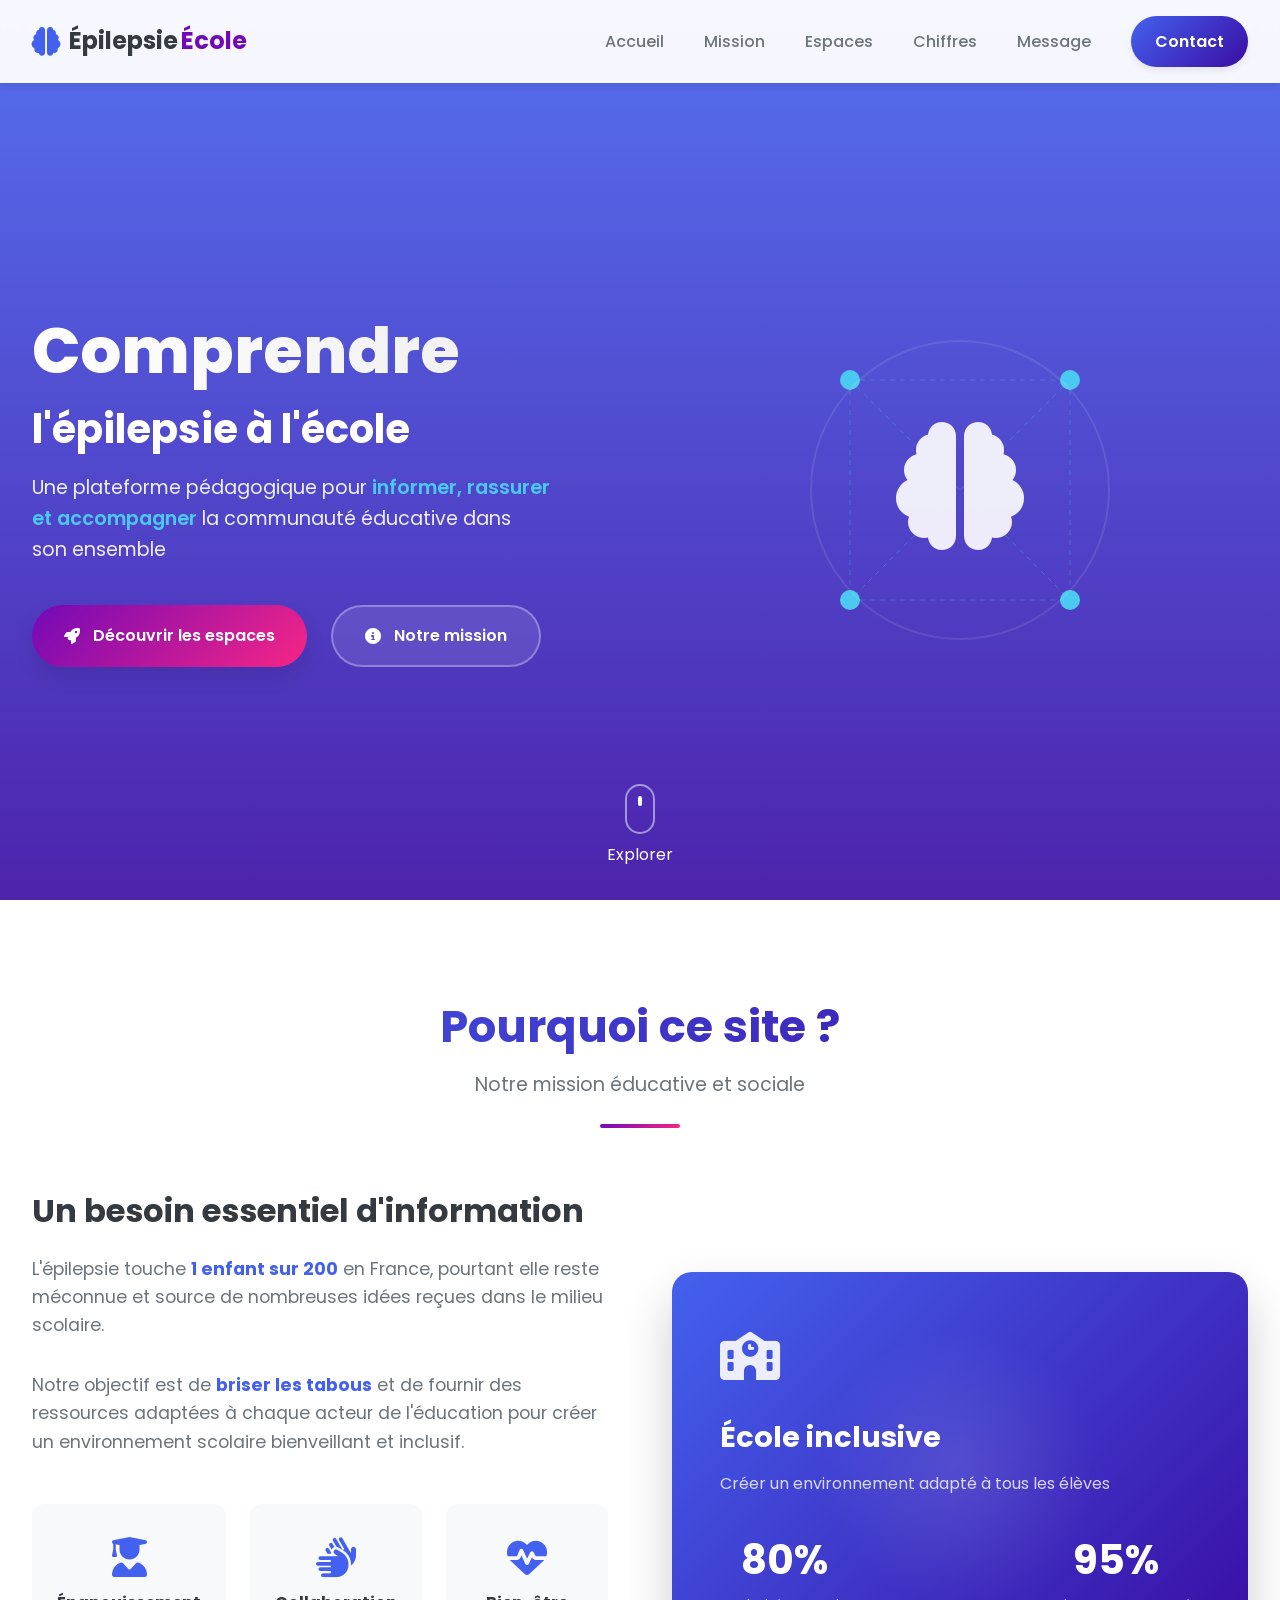
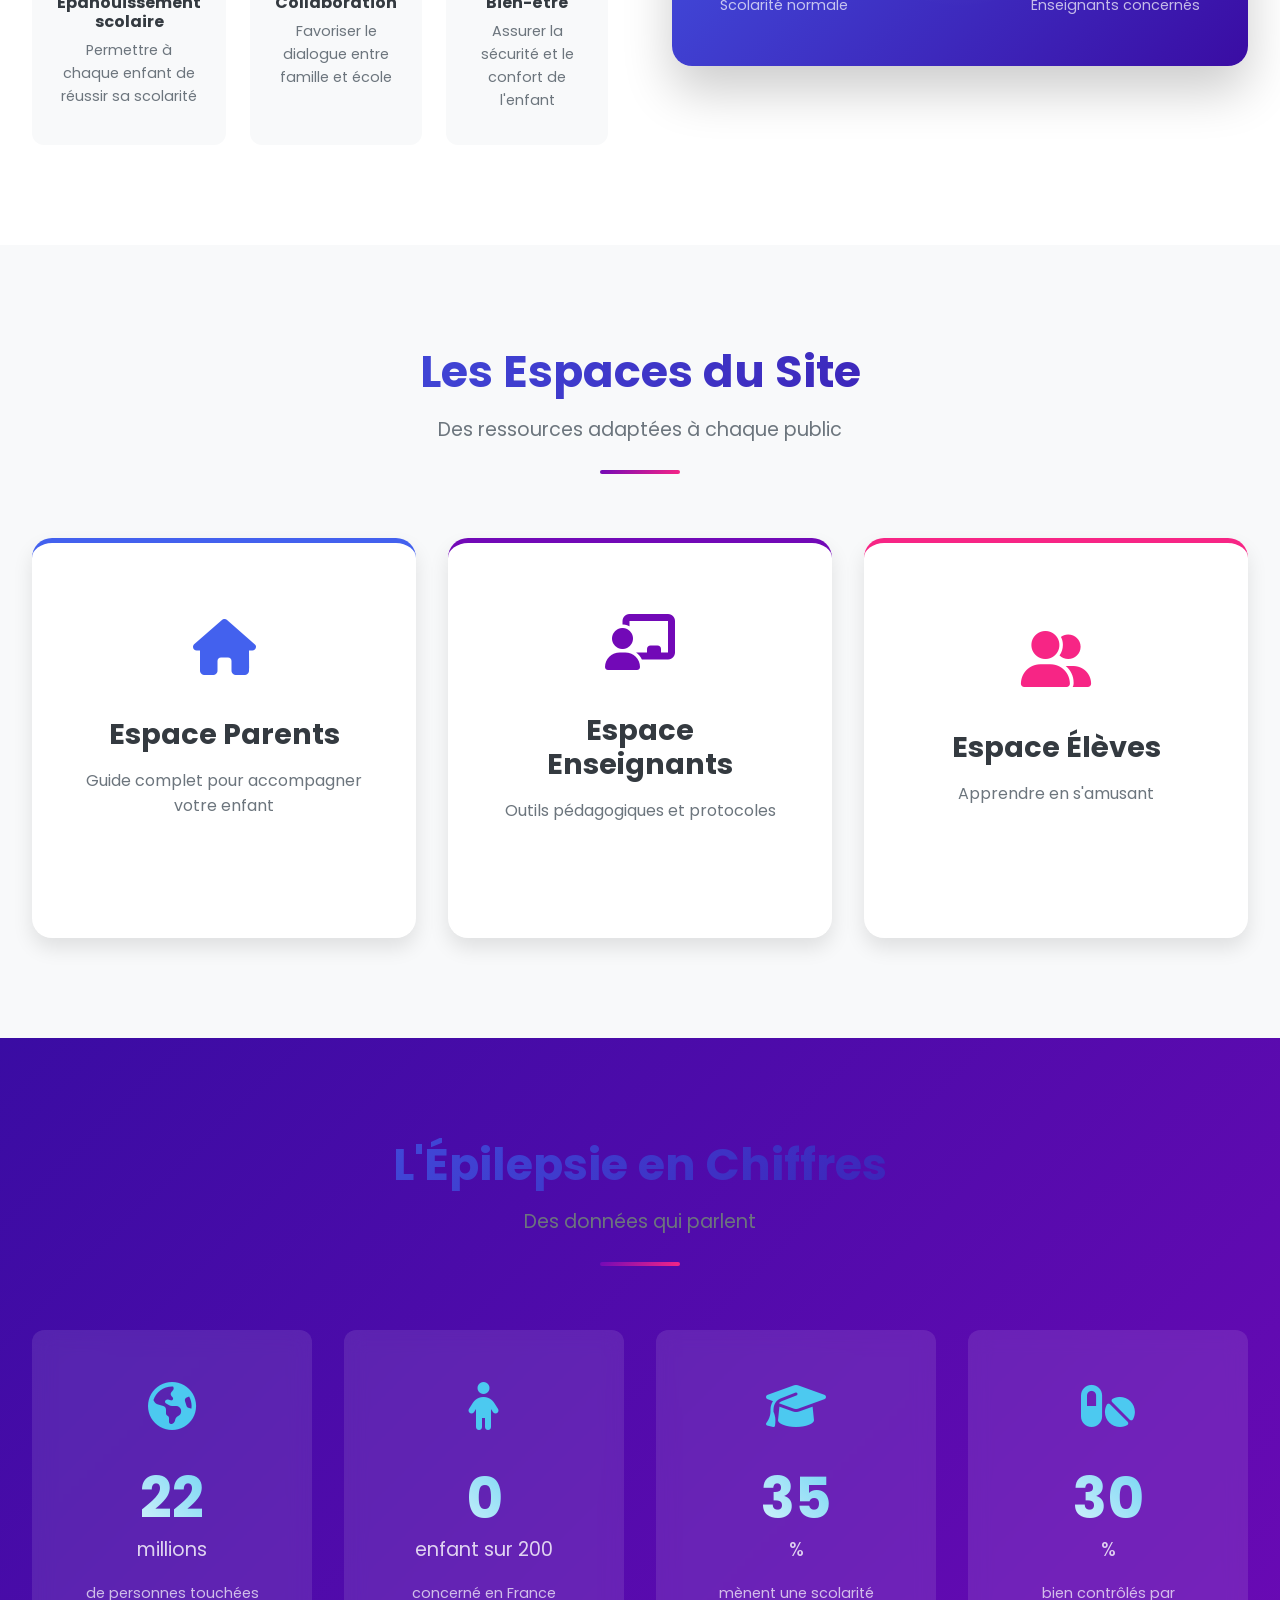
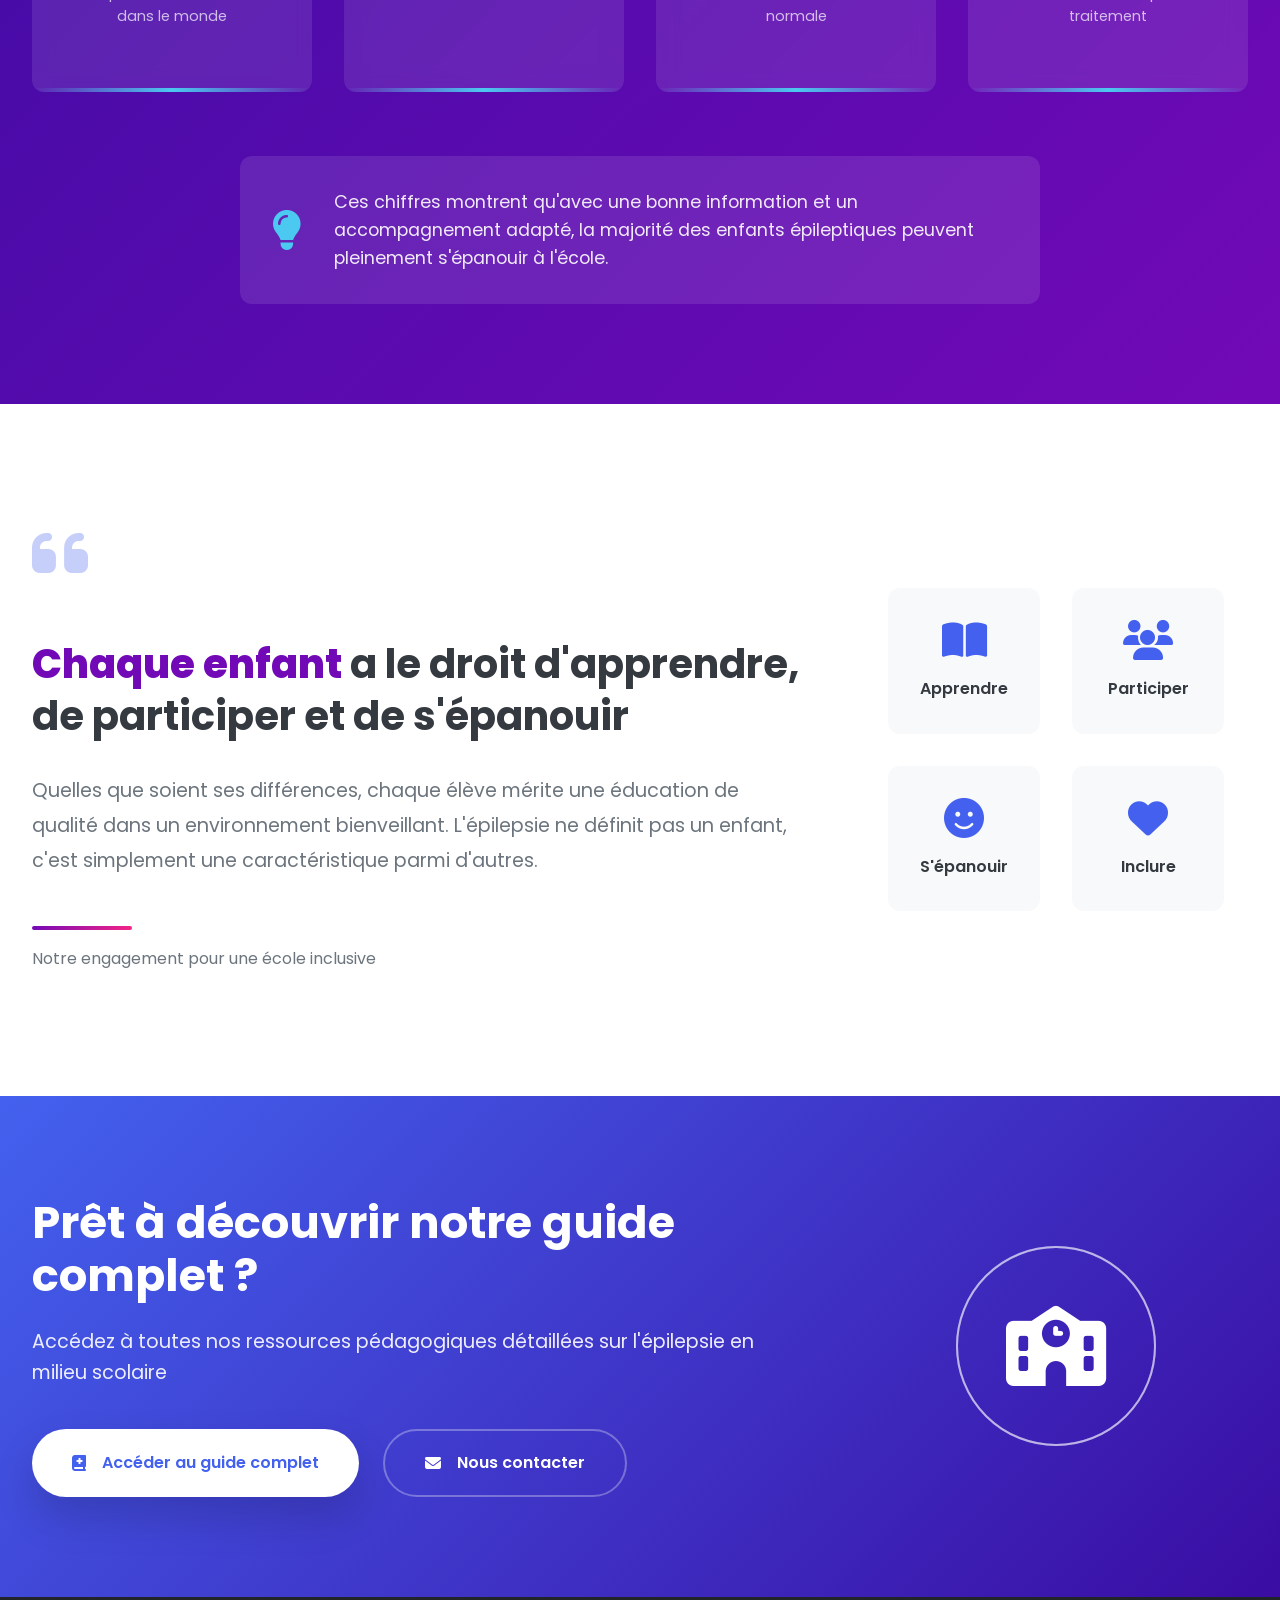
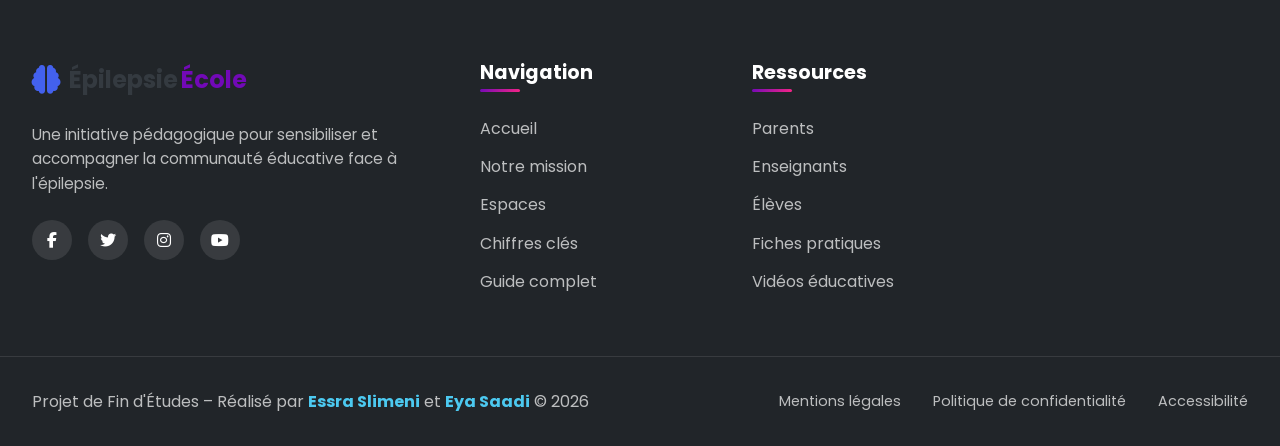
==== commit a255067e: "Add global favicon for all pages Made-with: Cursor" ====
--- a/index.html
+++ b/index.html
@@ -4,6 +4,7 @@
     <meta charset="UTF-8">
     <meta name="viewport" content="width=device-width, initial-scale=1.0">
     <title>Épilepsie à l'École | Accueil</title>
+    <link rel="icon" type="image/png" href="assets/icons/favicon-epilepsi.png">
     <link rel="stylesheet" href="css/accueil.css">
     <link href="https://fonts.googleapis.com/css2?family=Poppins:wght@300;400;500;600;700;800&family=Montserrat:wght@400;500;600&display=swap" rel="stylesheet">
     <link rel="stylesheet" href="https://cdnjs.cloudflare.com/ajax/libs/font-awesome/6.4.0/css/all.min.css">
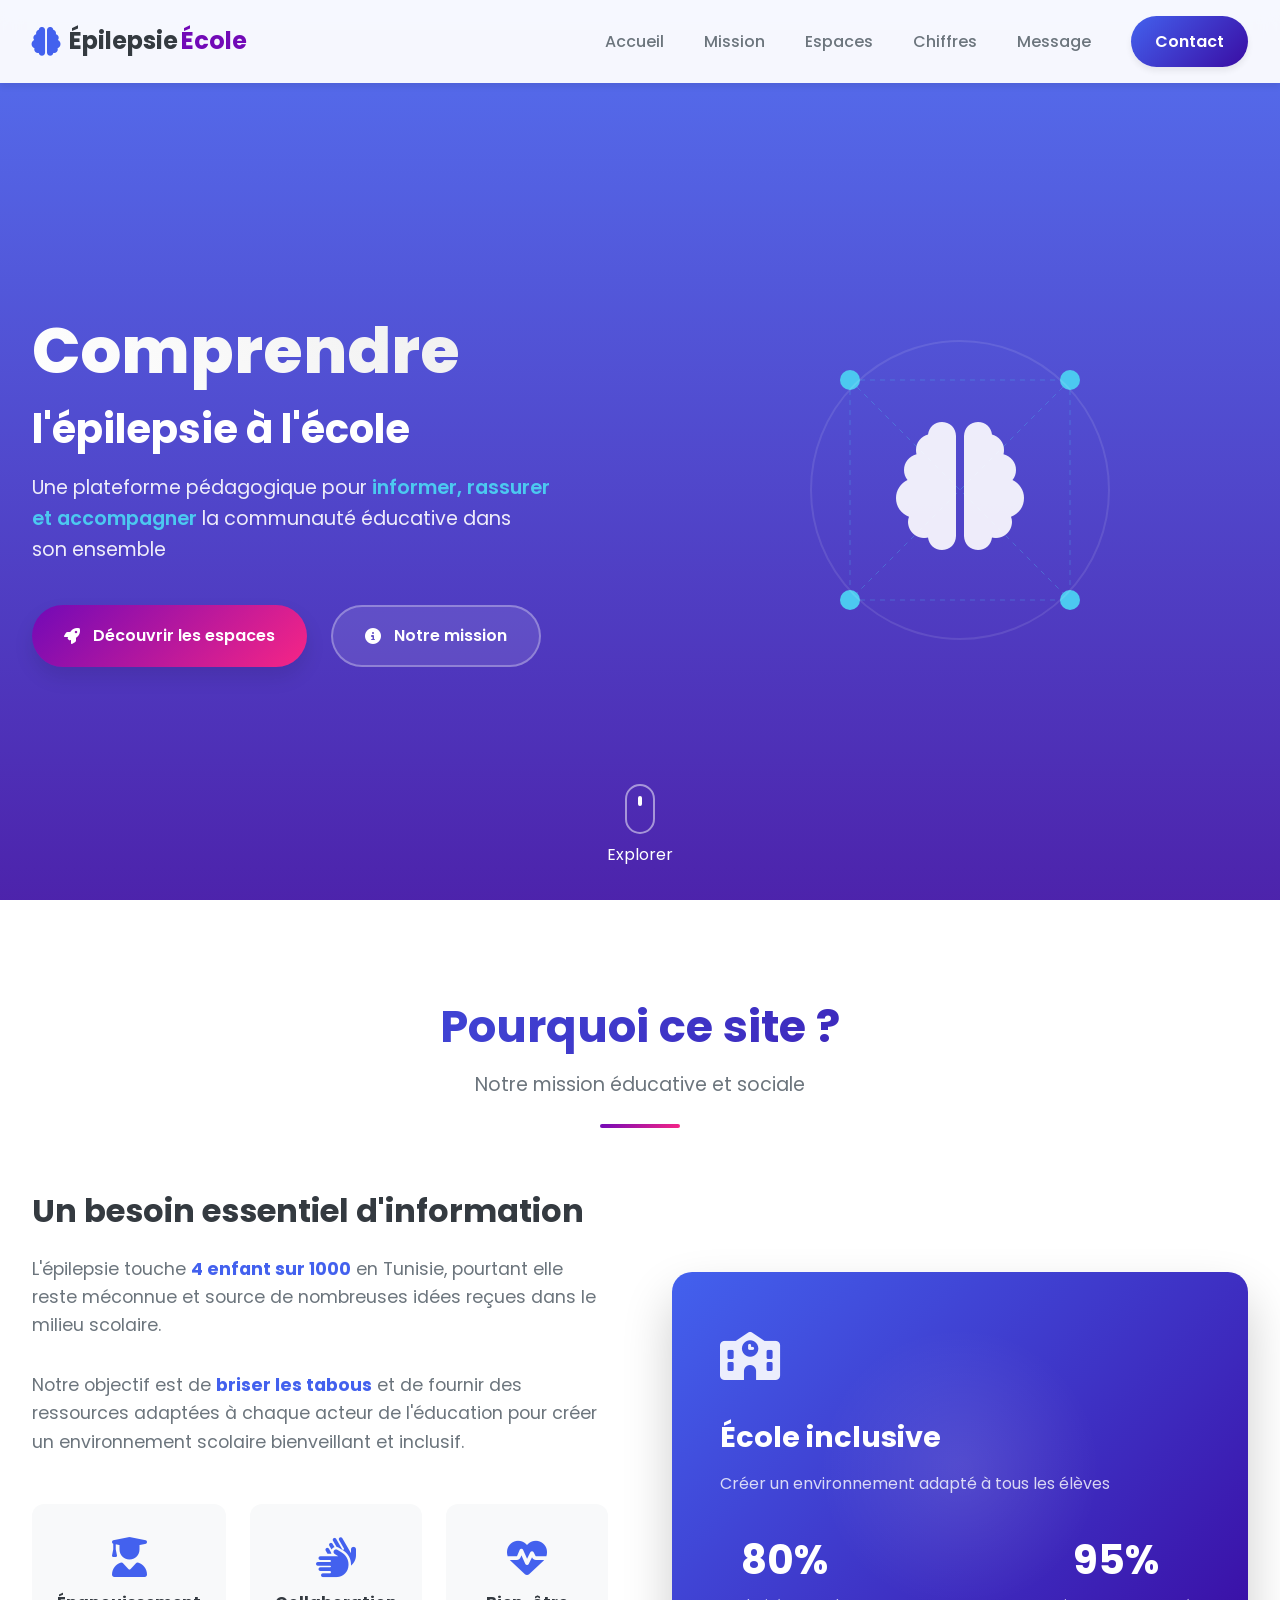
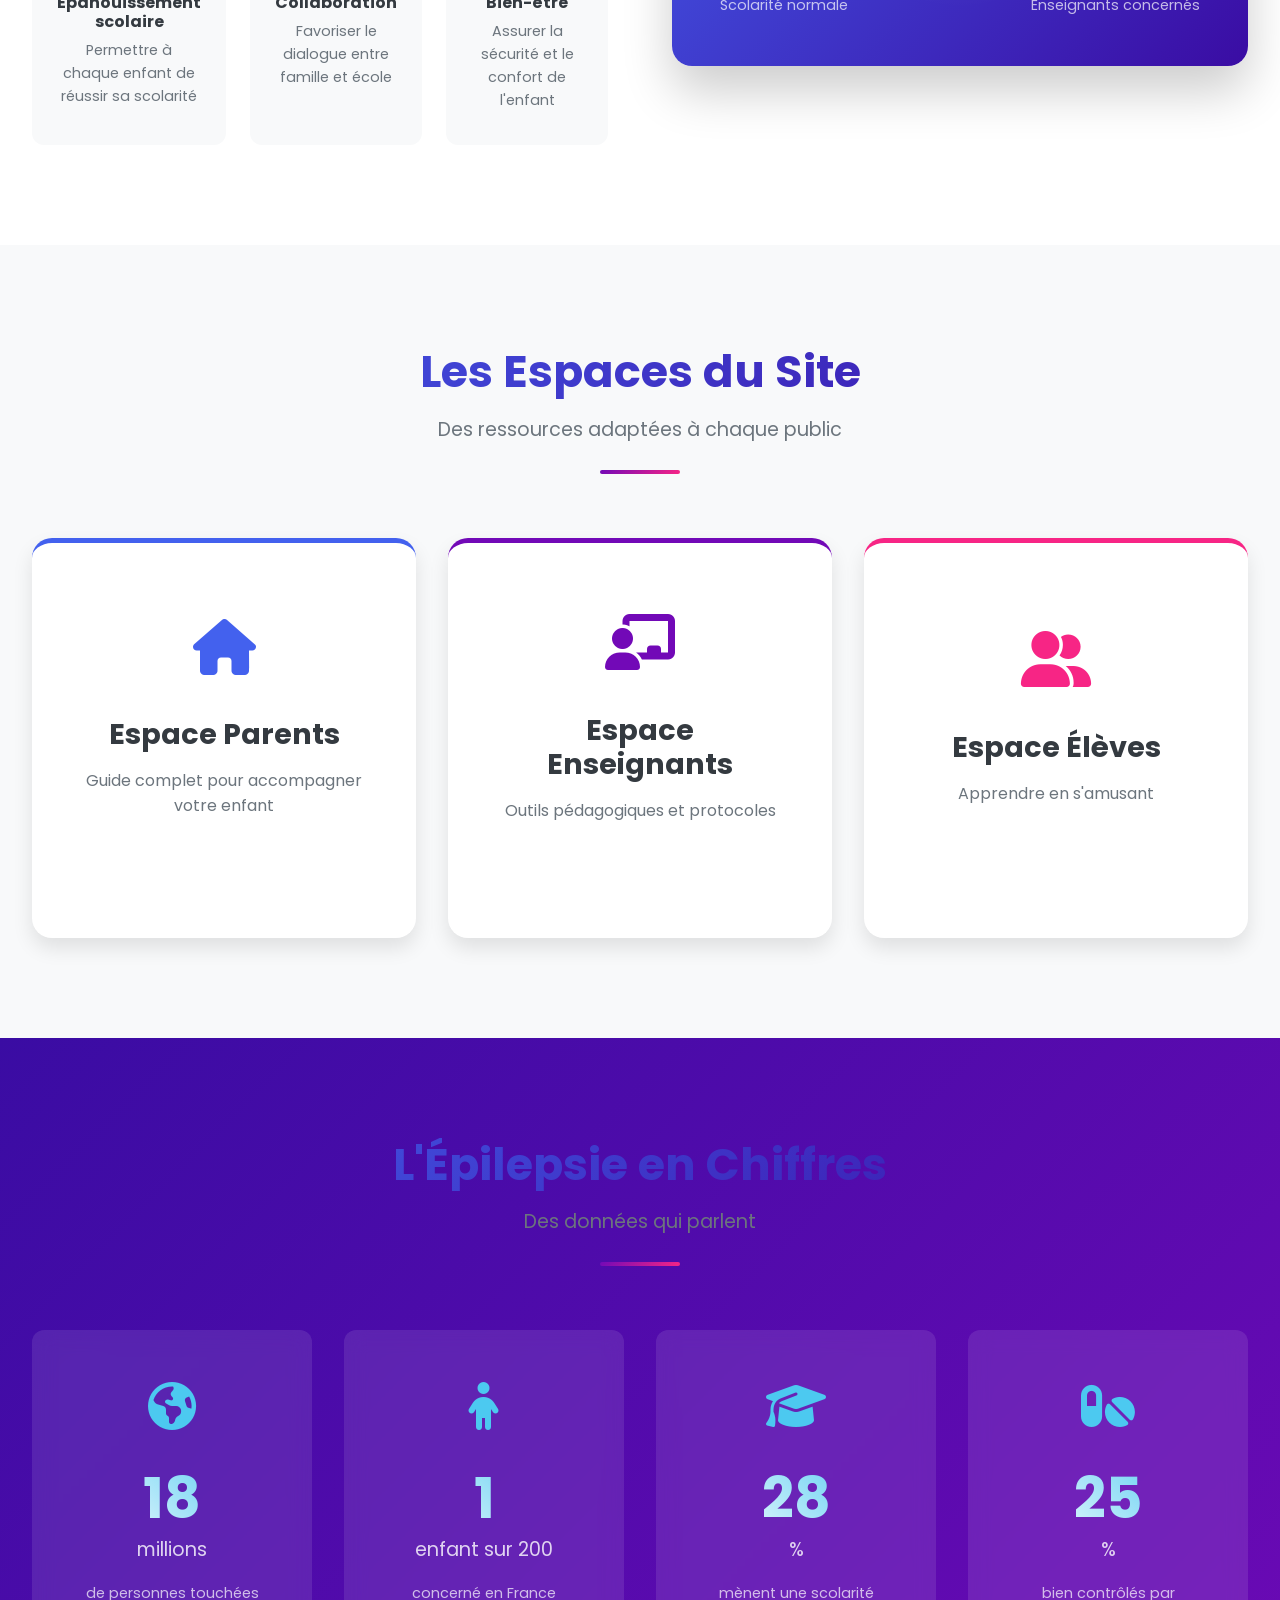
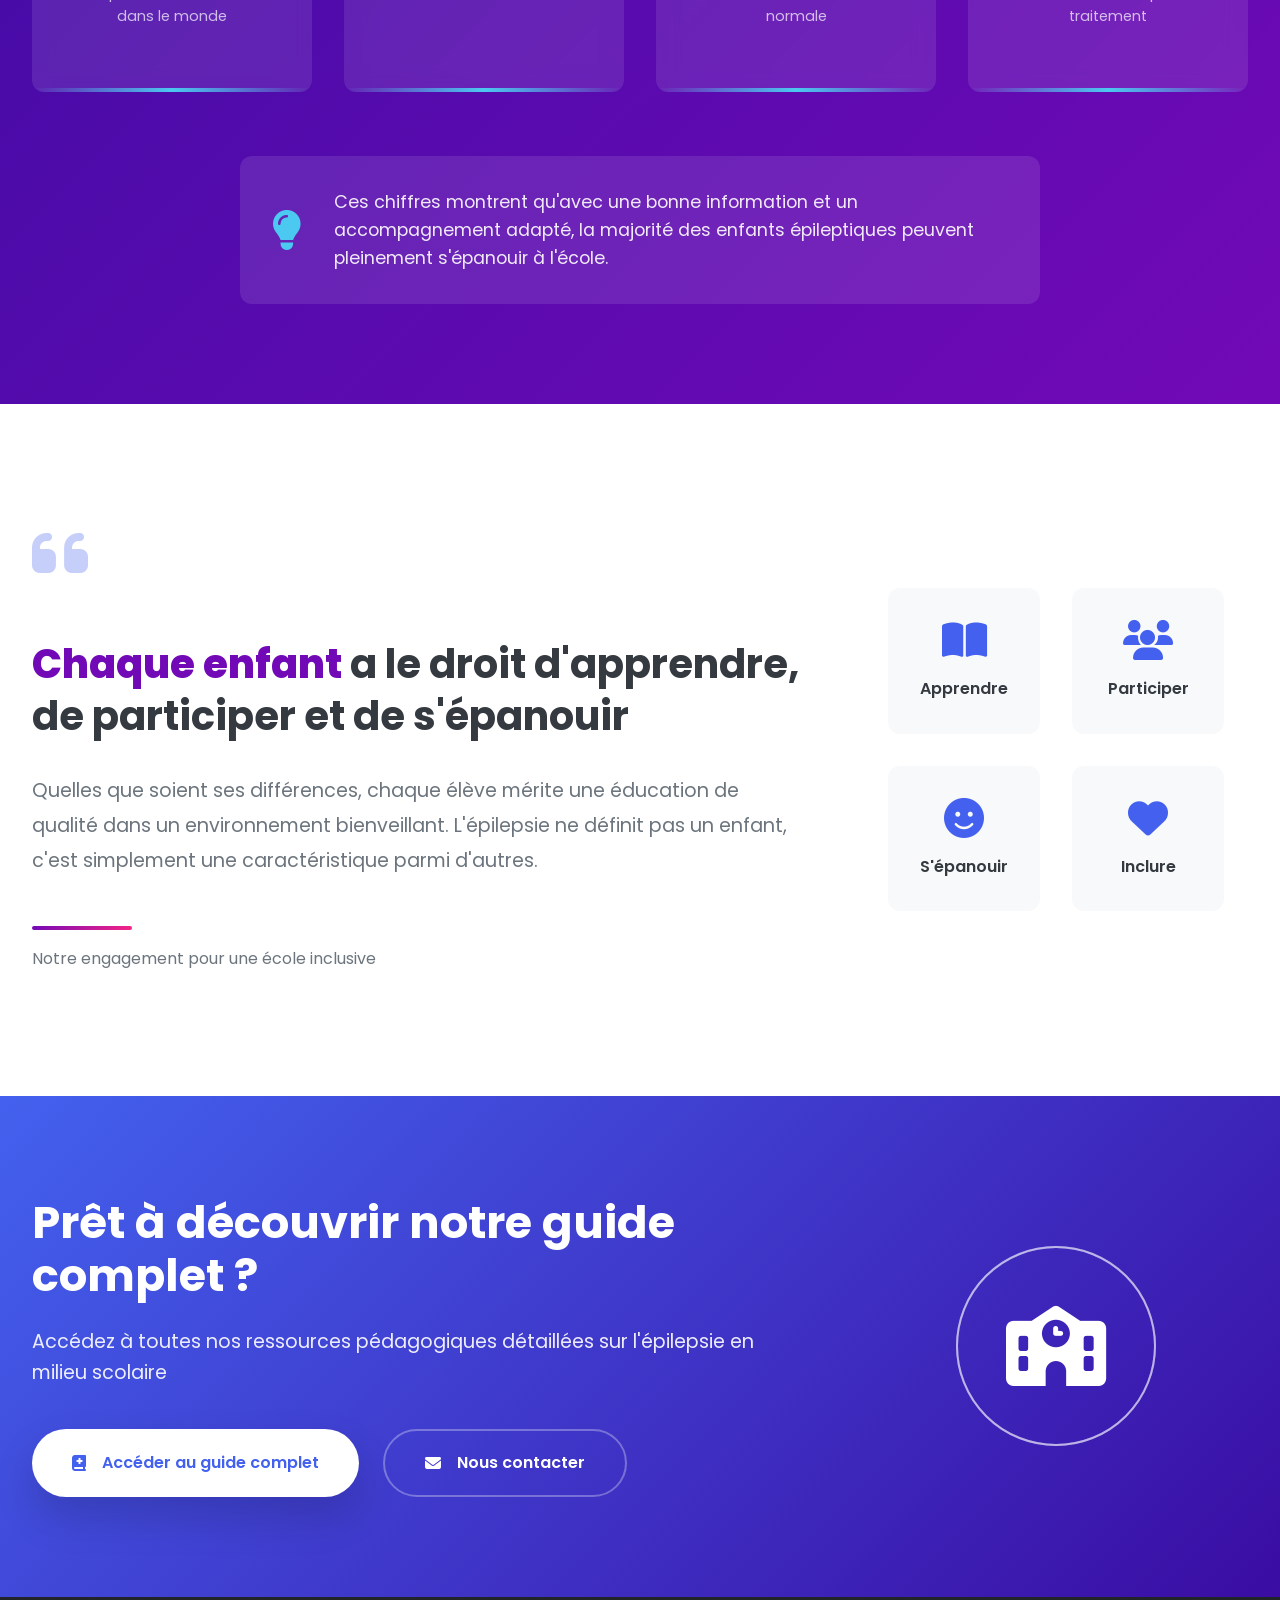
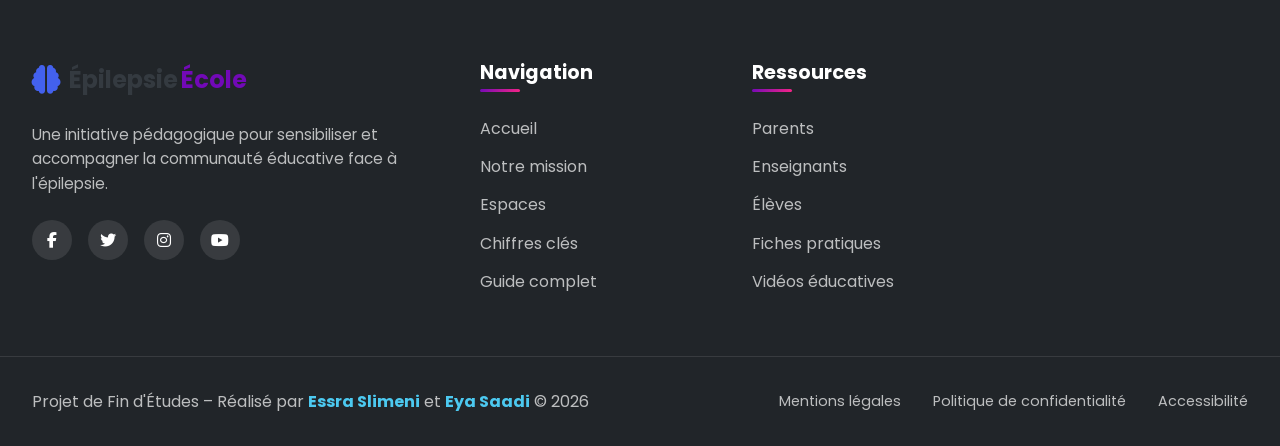
==== commit 09829b5f: "Stats: 1 enfant sur 200, concernÃ© en France Made-with: Cursor" ====
--- a/index.html
+++ b/index.html
@@ -88,7 +88,7 @@
             <div class="pourquoi-text">
                 <h3>Un besoin essentiel d'information</h3>
                 <p>
-                    L'épilepsie touche <strong>1 enfant sur 200</strong> en France, pourtant elle reste méconnue et source de nombreuses idées reçues dans le milieu scolaire.
+                    L'épilepsie touche <strong>4 enfant sur 1000</strong> en Tunisie, pourtant elle reste méconnue et source de nombreuses idées reçues dans le milieu scolaire.
                 </p>
                 <p>
                     Notre objectif est de <strong>briser les tabous</strong> et de fournir des ressources adaptées à chaque acteur de l'éducation pour créer un environnement scolaire bienveillant et inclusif.
@@ -234,7 +234,7 @@
             <div class="stat-card">
                 <div class="stat-icon"><i class="fas fa-child"></i></div>
                 <div class="stat-content">
-                    <h3 class="stat-number" data-count="1">1</h3>
+                    <h3 class="stat-number" data-count="4">4</h3>
                     <span class="stat-suffix">enfant sur 200</span>
                     <p class="stat-label">concerné en France</p>
                 </div>
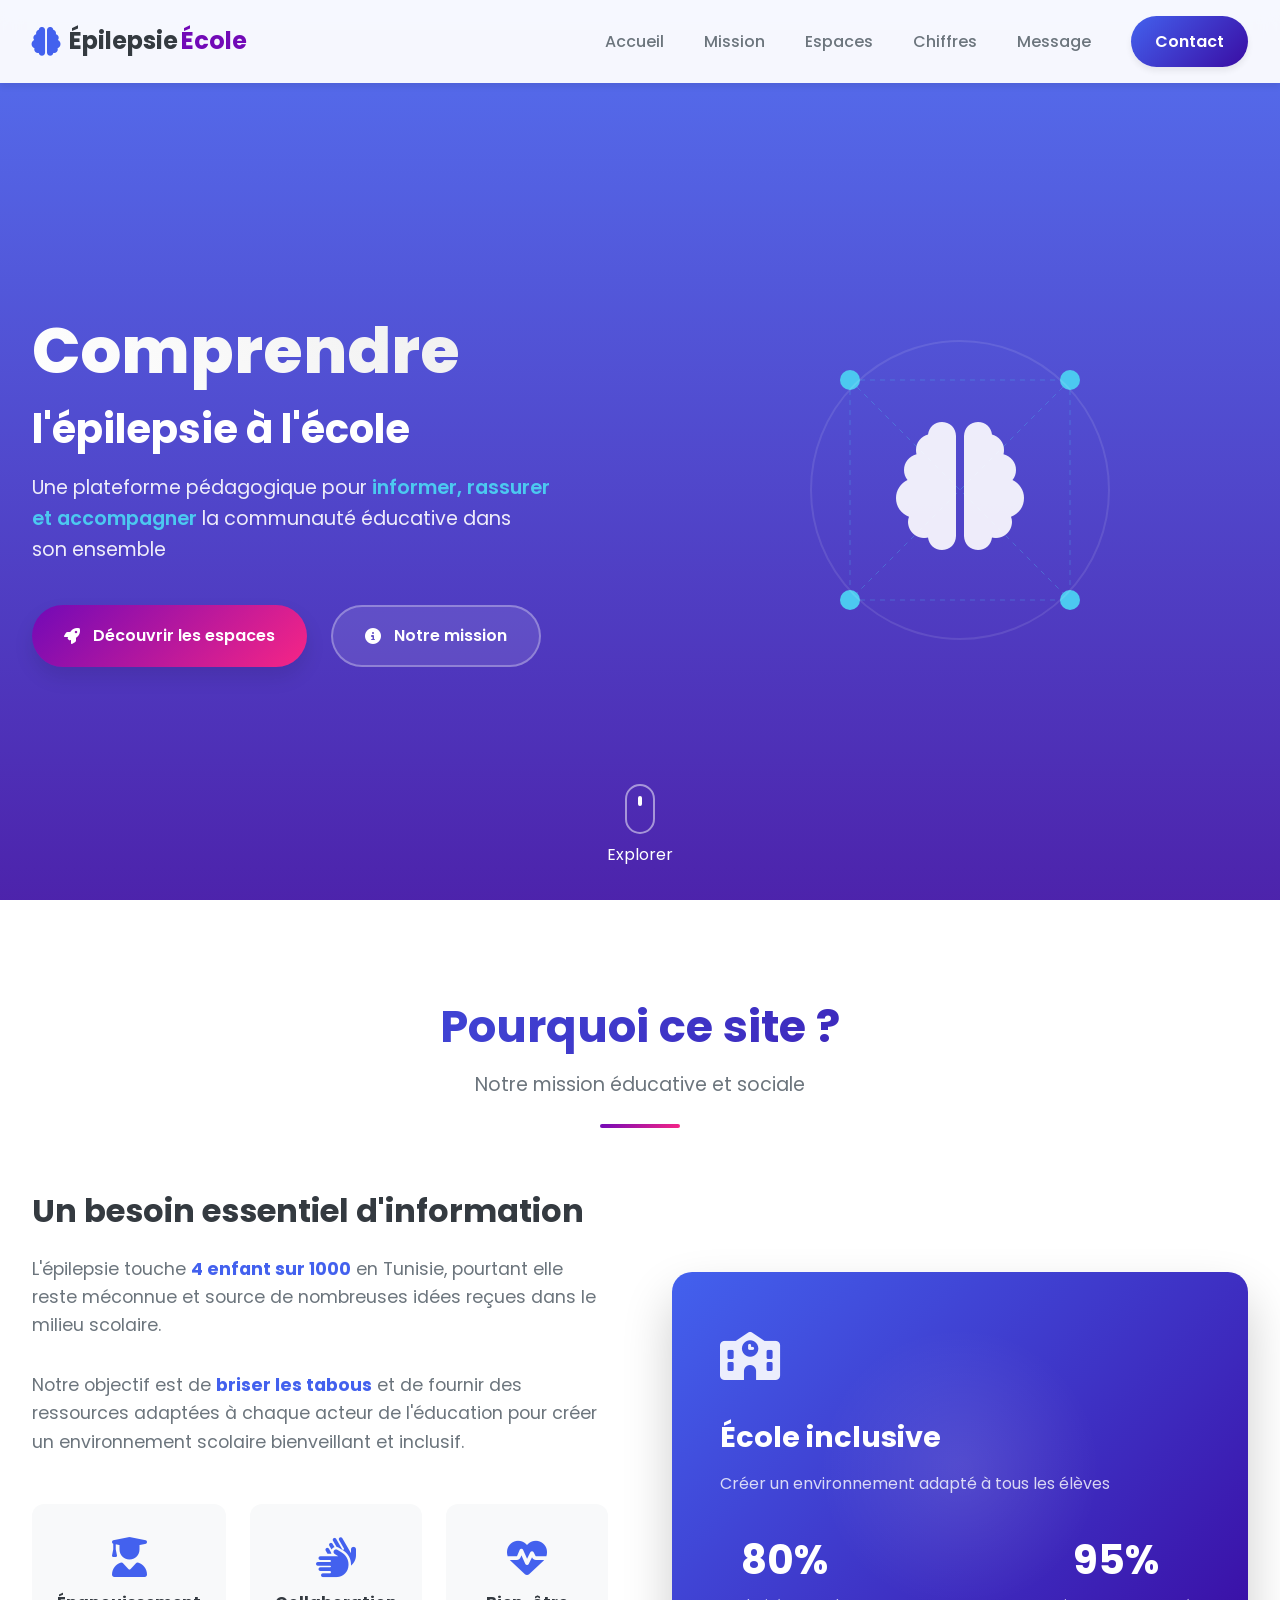
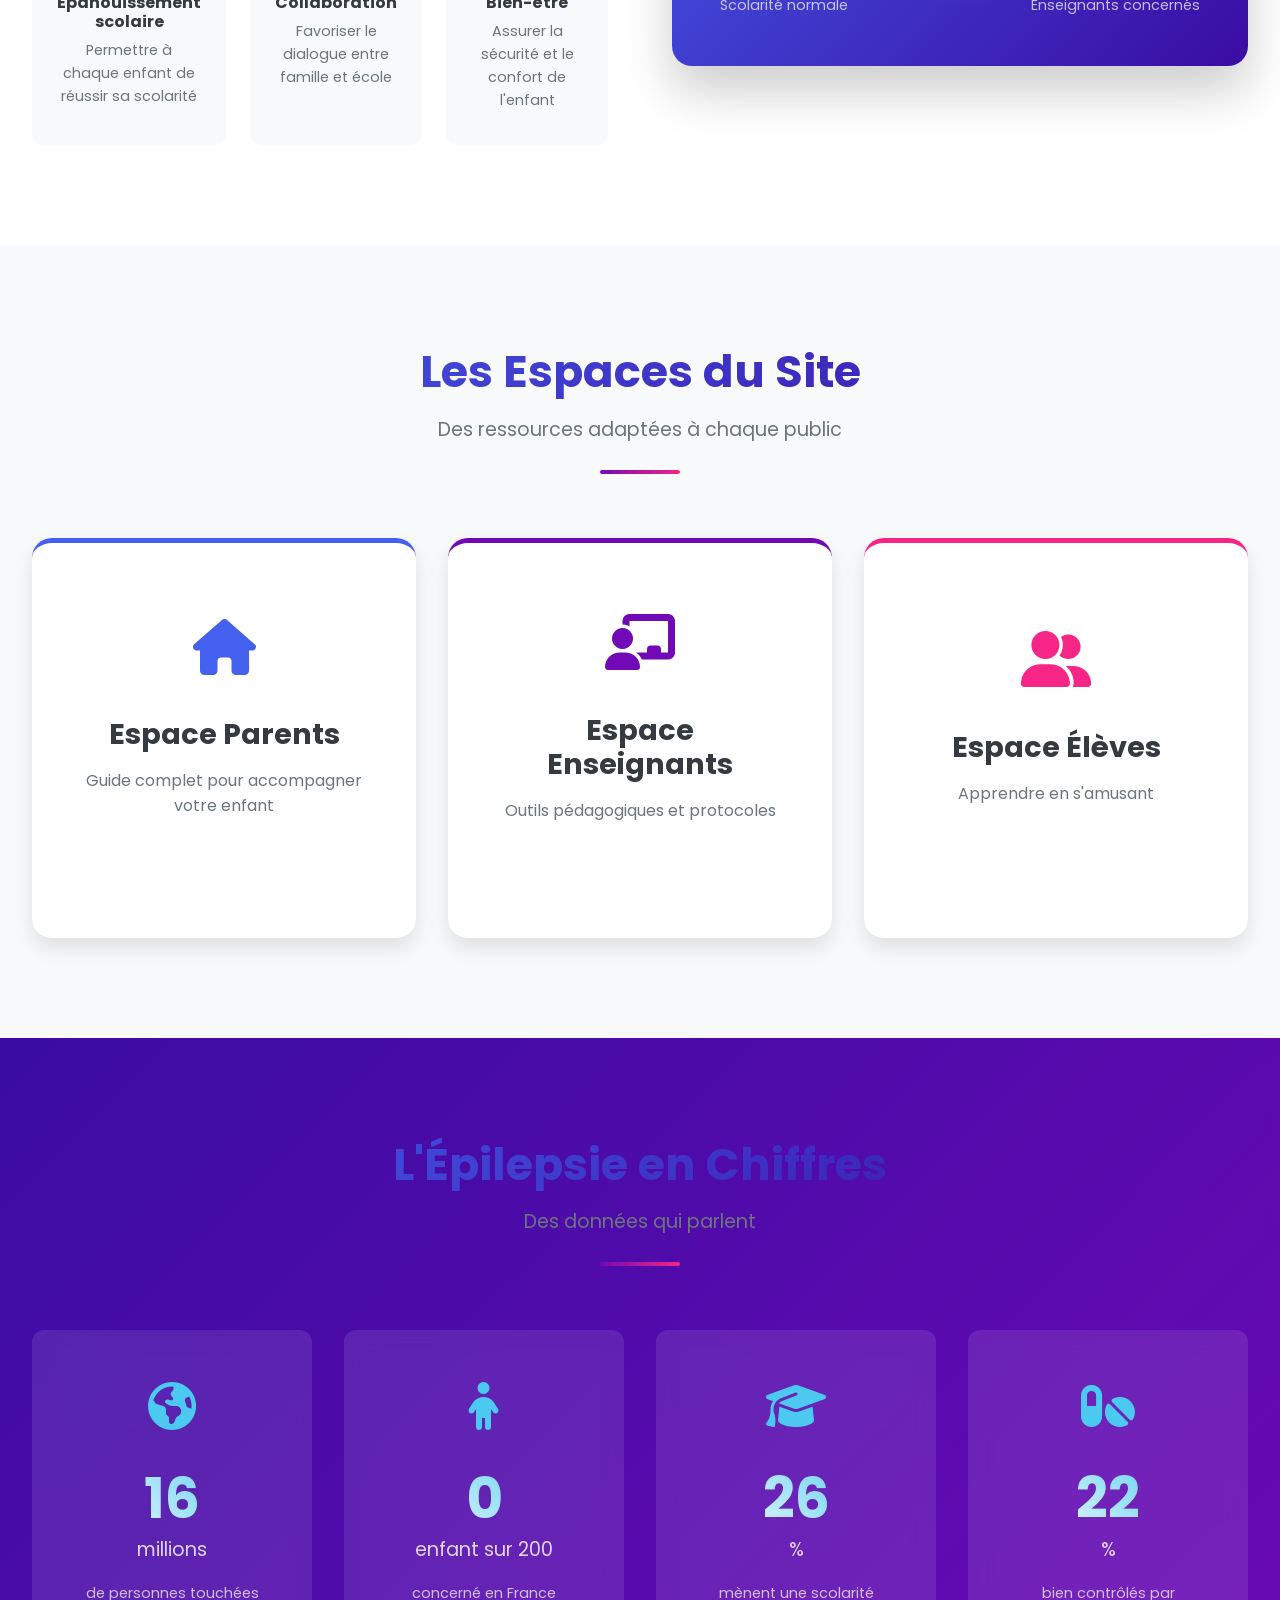
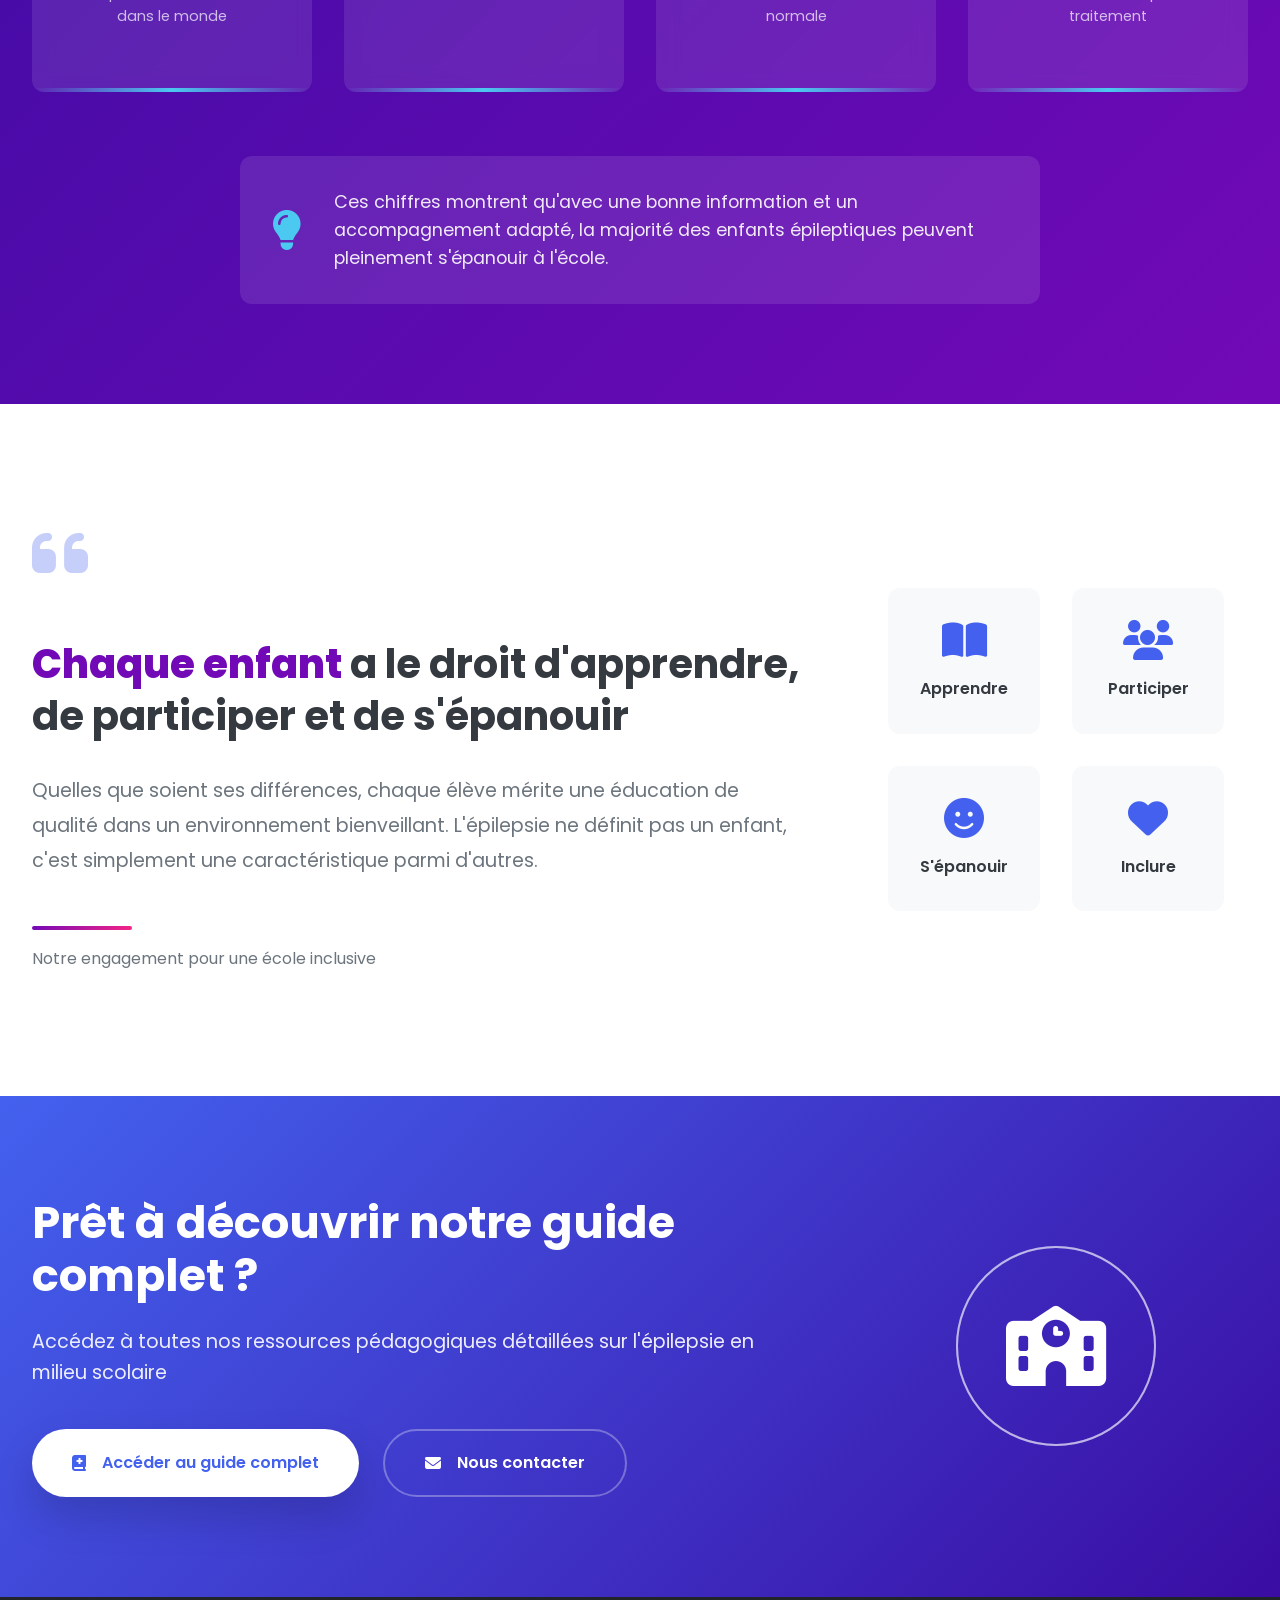
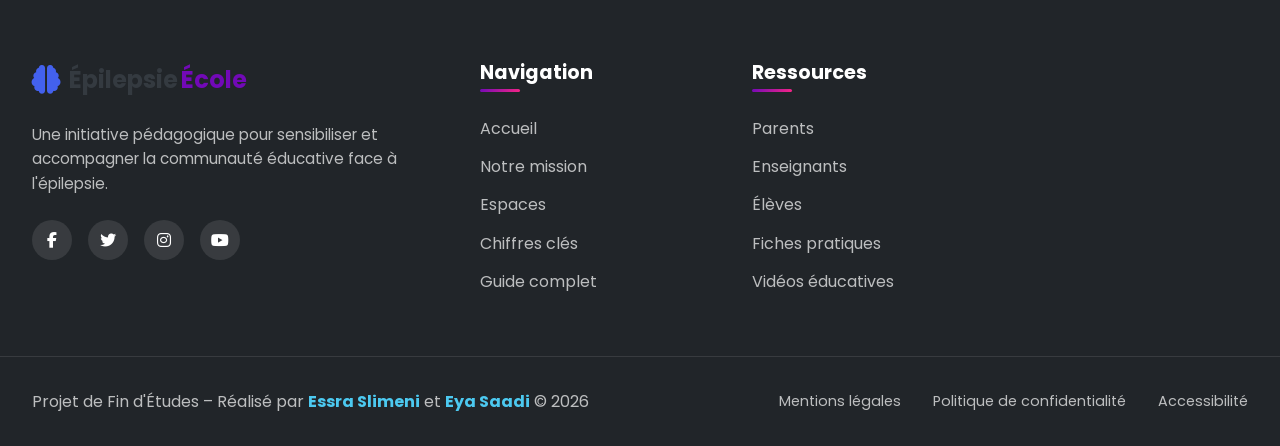
==== commit 68657b7c: "Stat: afficher 1 au lieu de 4 pour '1 enfant sur 200' Made-with: Cursor" ====
--- a/index.html
+++ b/index.html
@@ -234,7 +234,7 @@
             <div class="stat-card">
                 <div class="stat-icon"><i class="fas fa-child"></i></div>
                 <div class="stat-content">
-                    <h3 class="stat-number" data-count="4">4</h3>
+                    <h3 class="stat-number" data-count="1">1</h3>
                     <span class="stat-suffix">enfant sur 200</span>
                     <p class="stat-label">concerné en France</p>
                 </div>
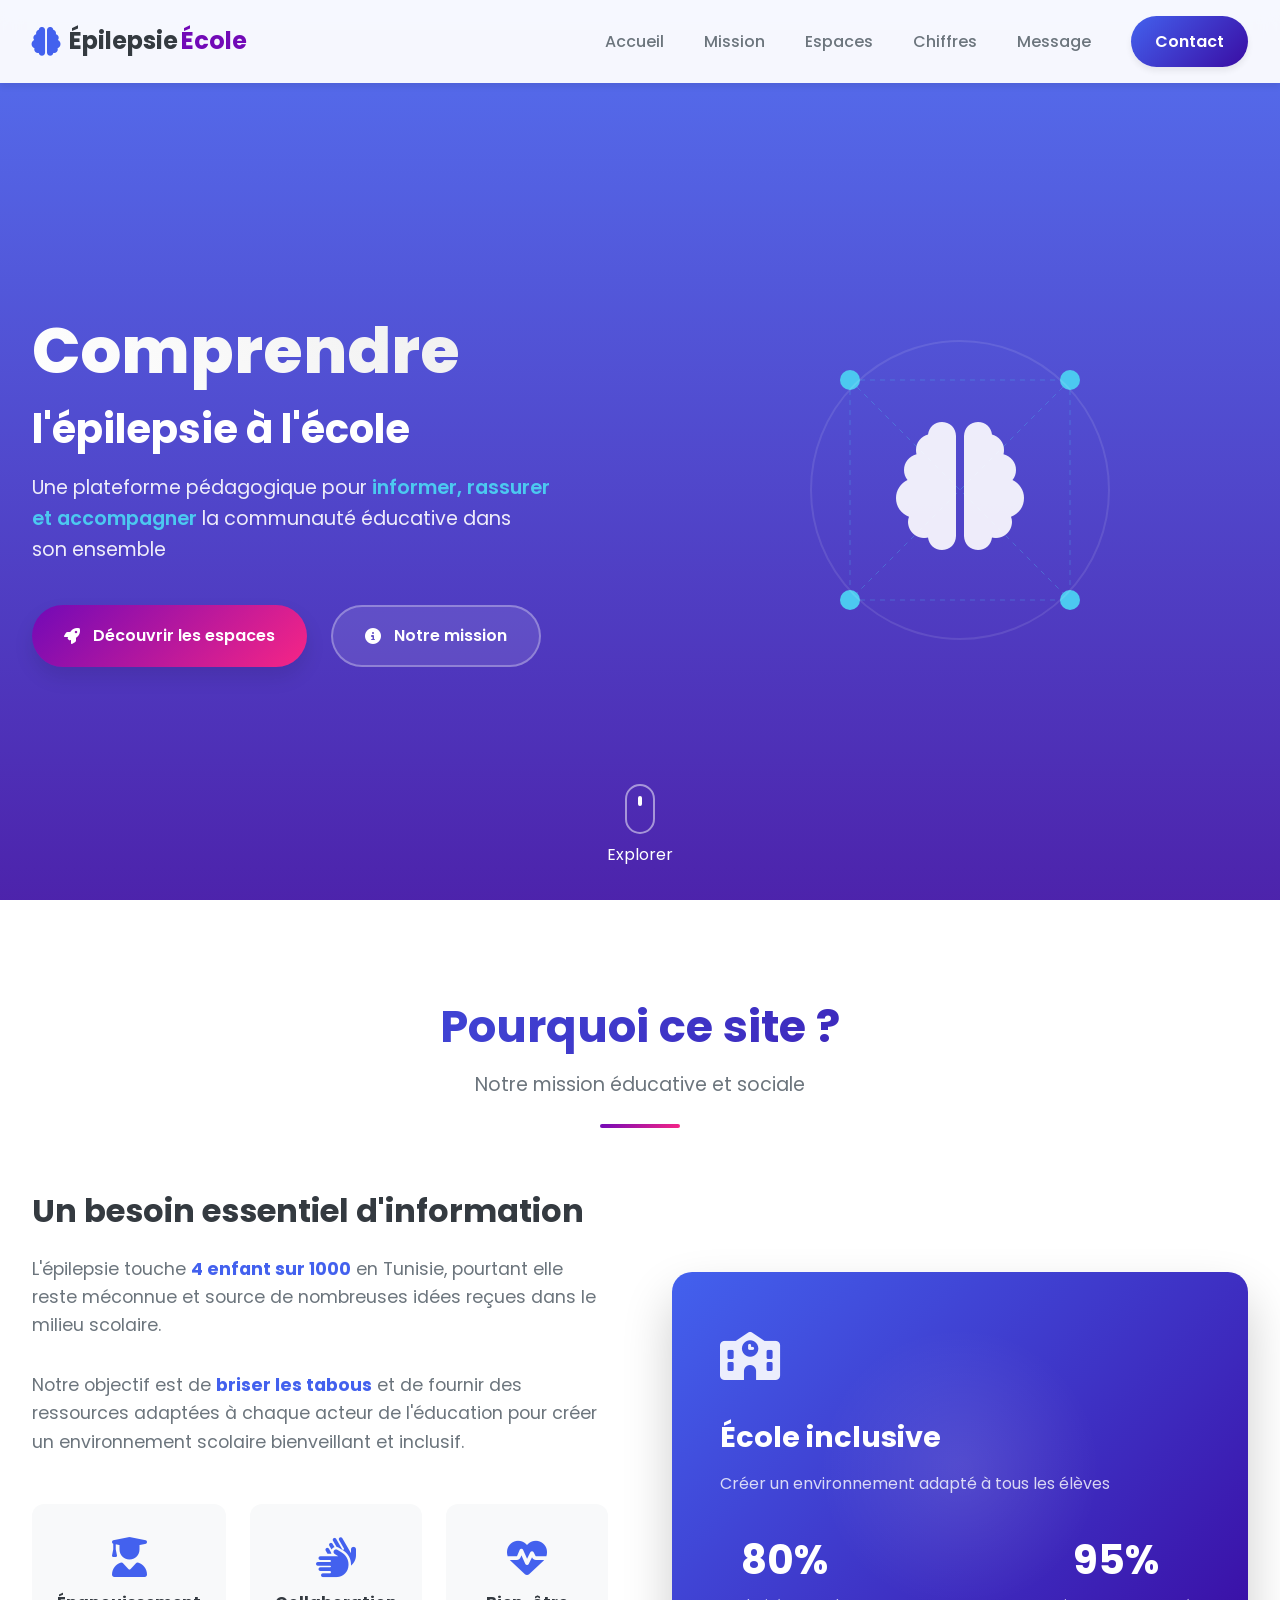
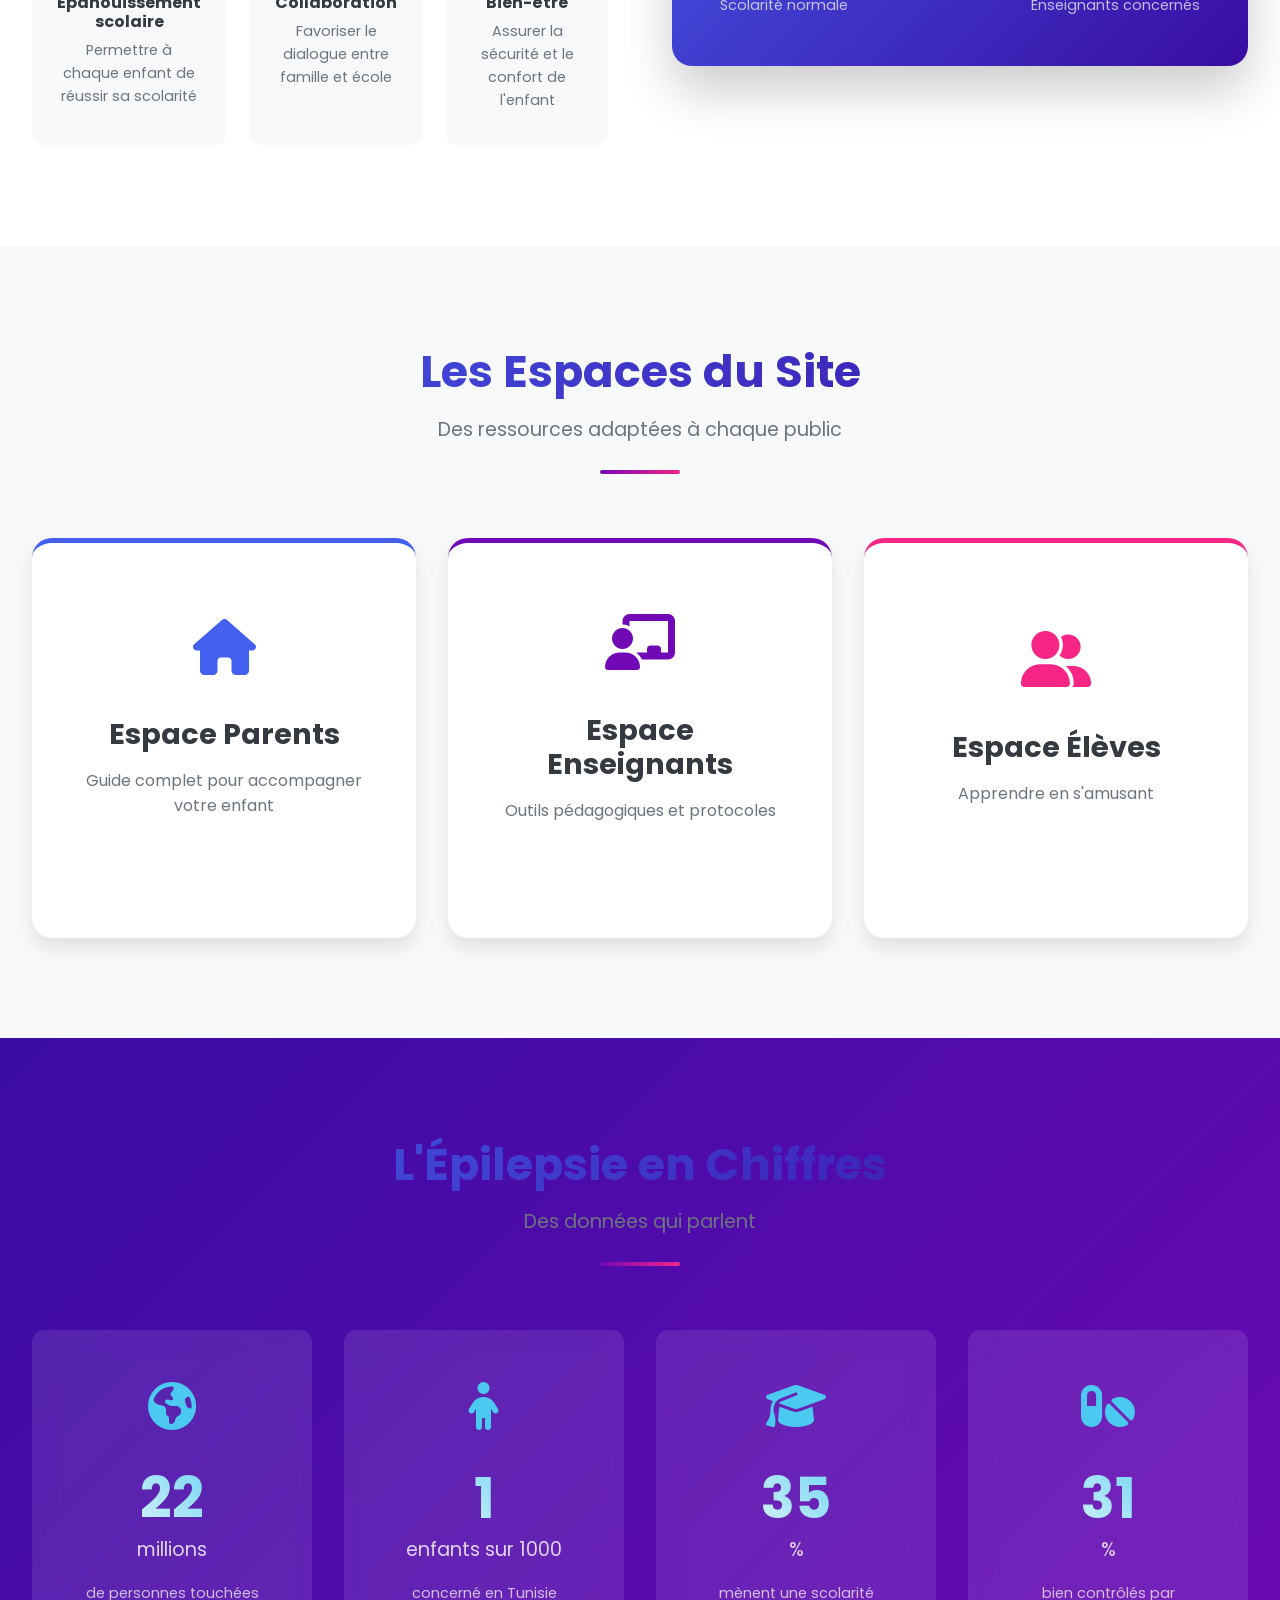
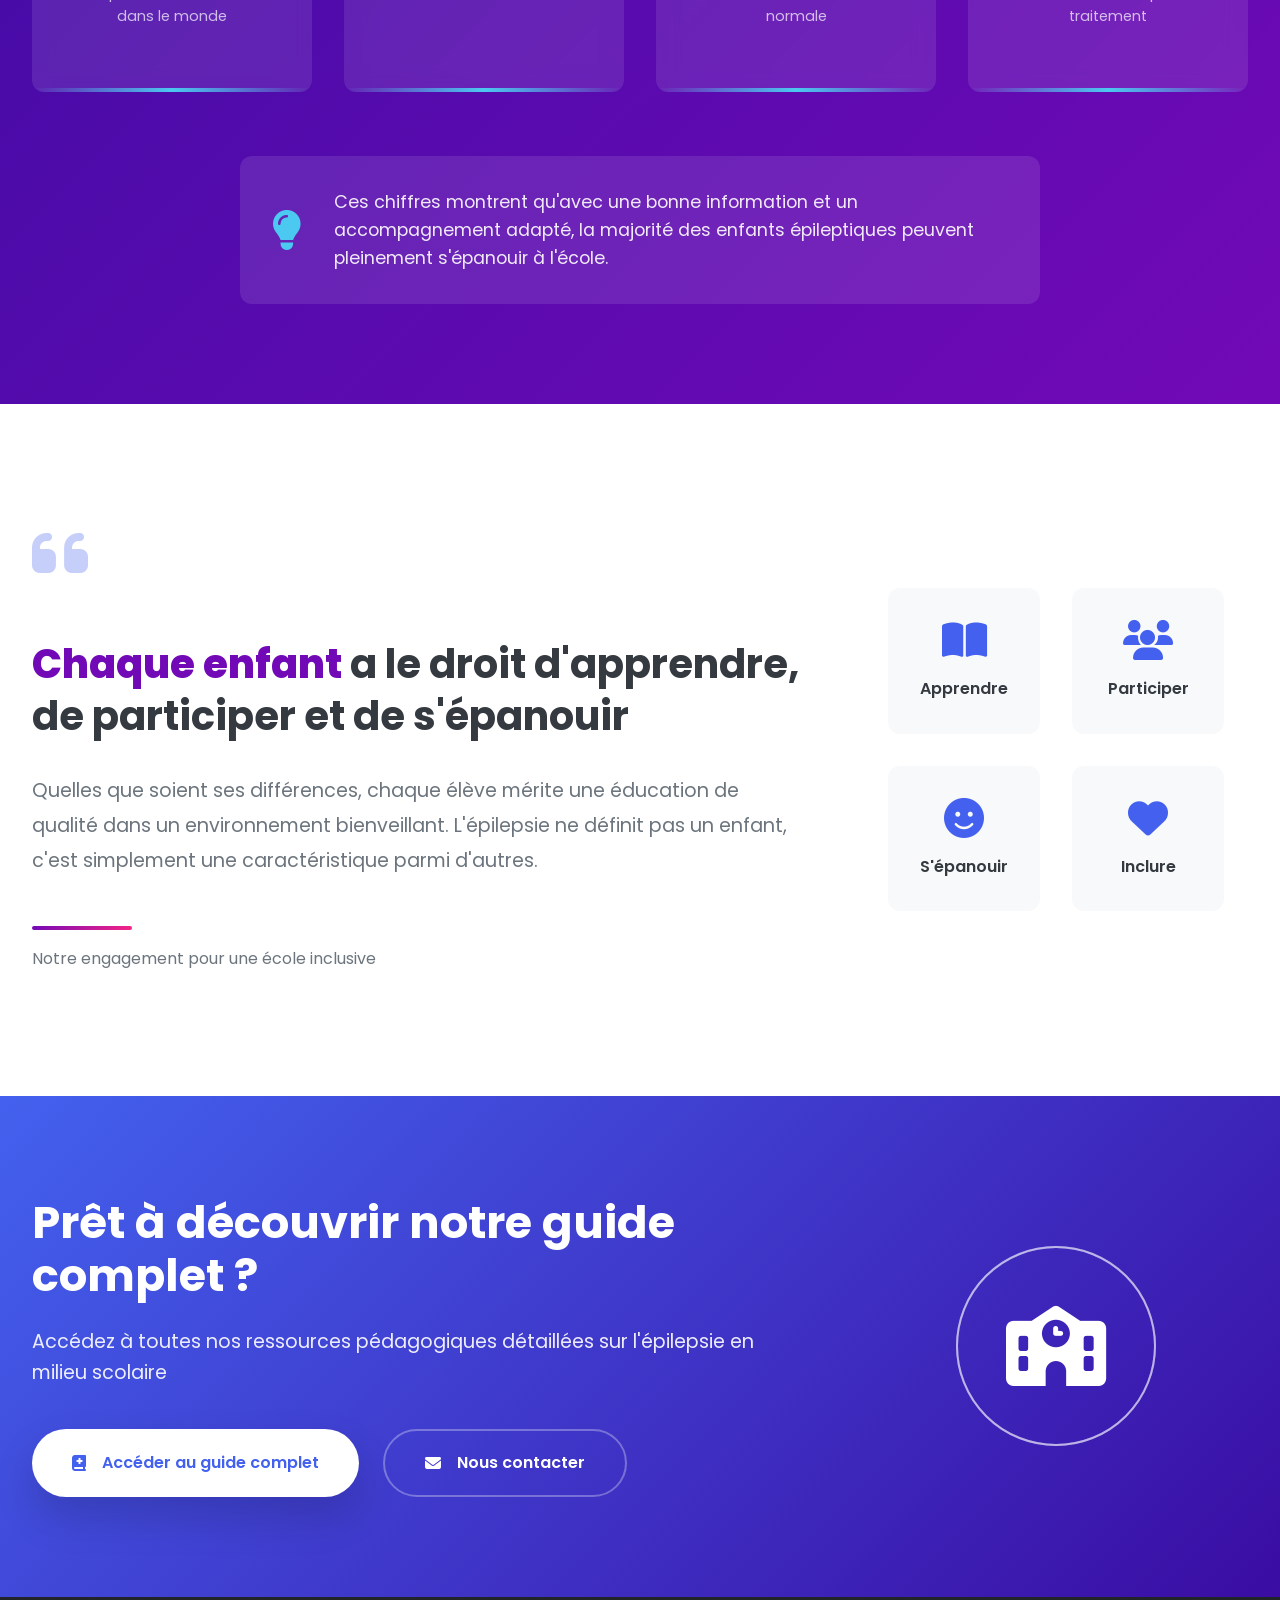
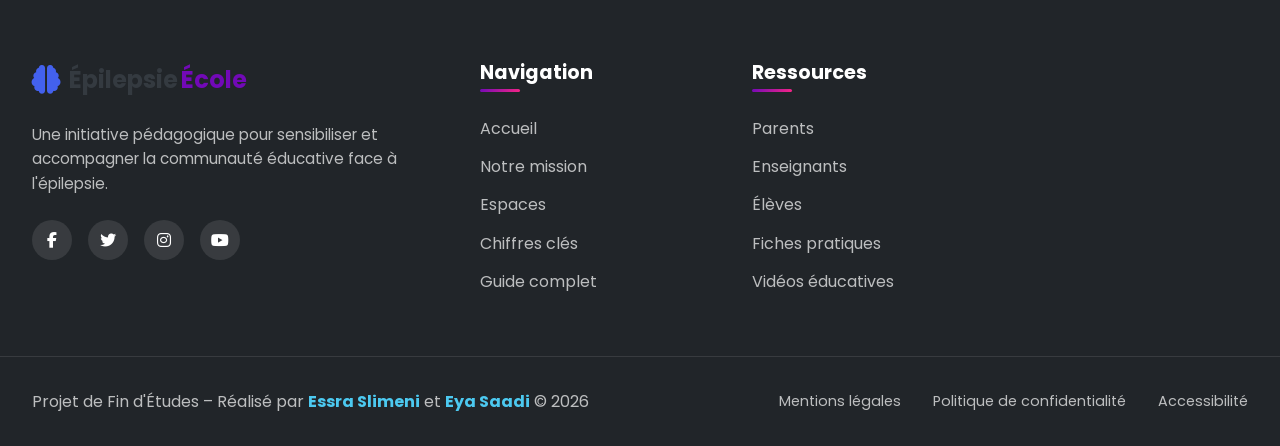
==== commit b9d0eb65: "Stats: 4 enfants sur 1000, concernÃ© en Tunisie Made-with: Cursor" ====
--- a/index.html
+++ b/index.html
@@ -234,9 +234,9 @@
             <div class="stat-card">
                 <div class="stat-icon"><i class="fas fa-child"></i></div>
                 <div class="stat-content">
-                    <h3 class="stat-number" data-count="1">1</h3>
-                    <span class="stat-suffix">enfant sur 200</span>
-                    <p class="stat-label">concerné en France</p>
+                    <h3 class="stat-number" data-count="4">4</h3>
+                    <span class="stat-suffix">enfants sur 1000</span>
+                    <p class="stat-label">concerné en Tunisie</p>
                 </div>
                 <div class="stat-wave"></div>
             </div>
